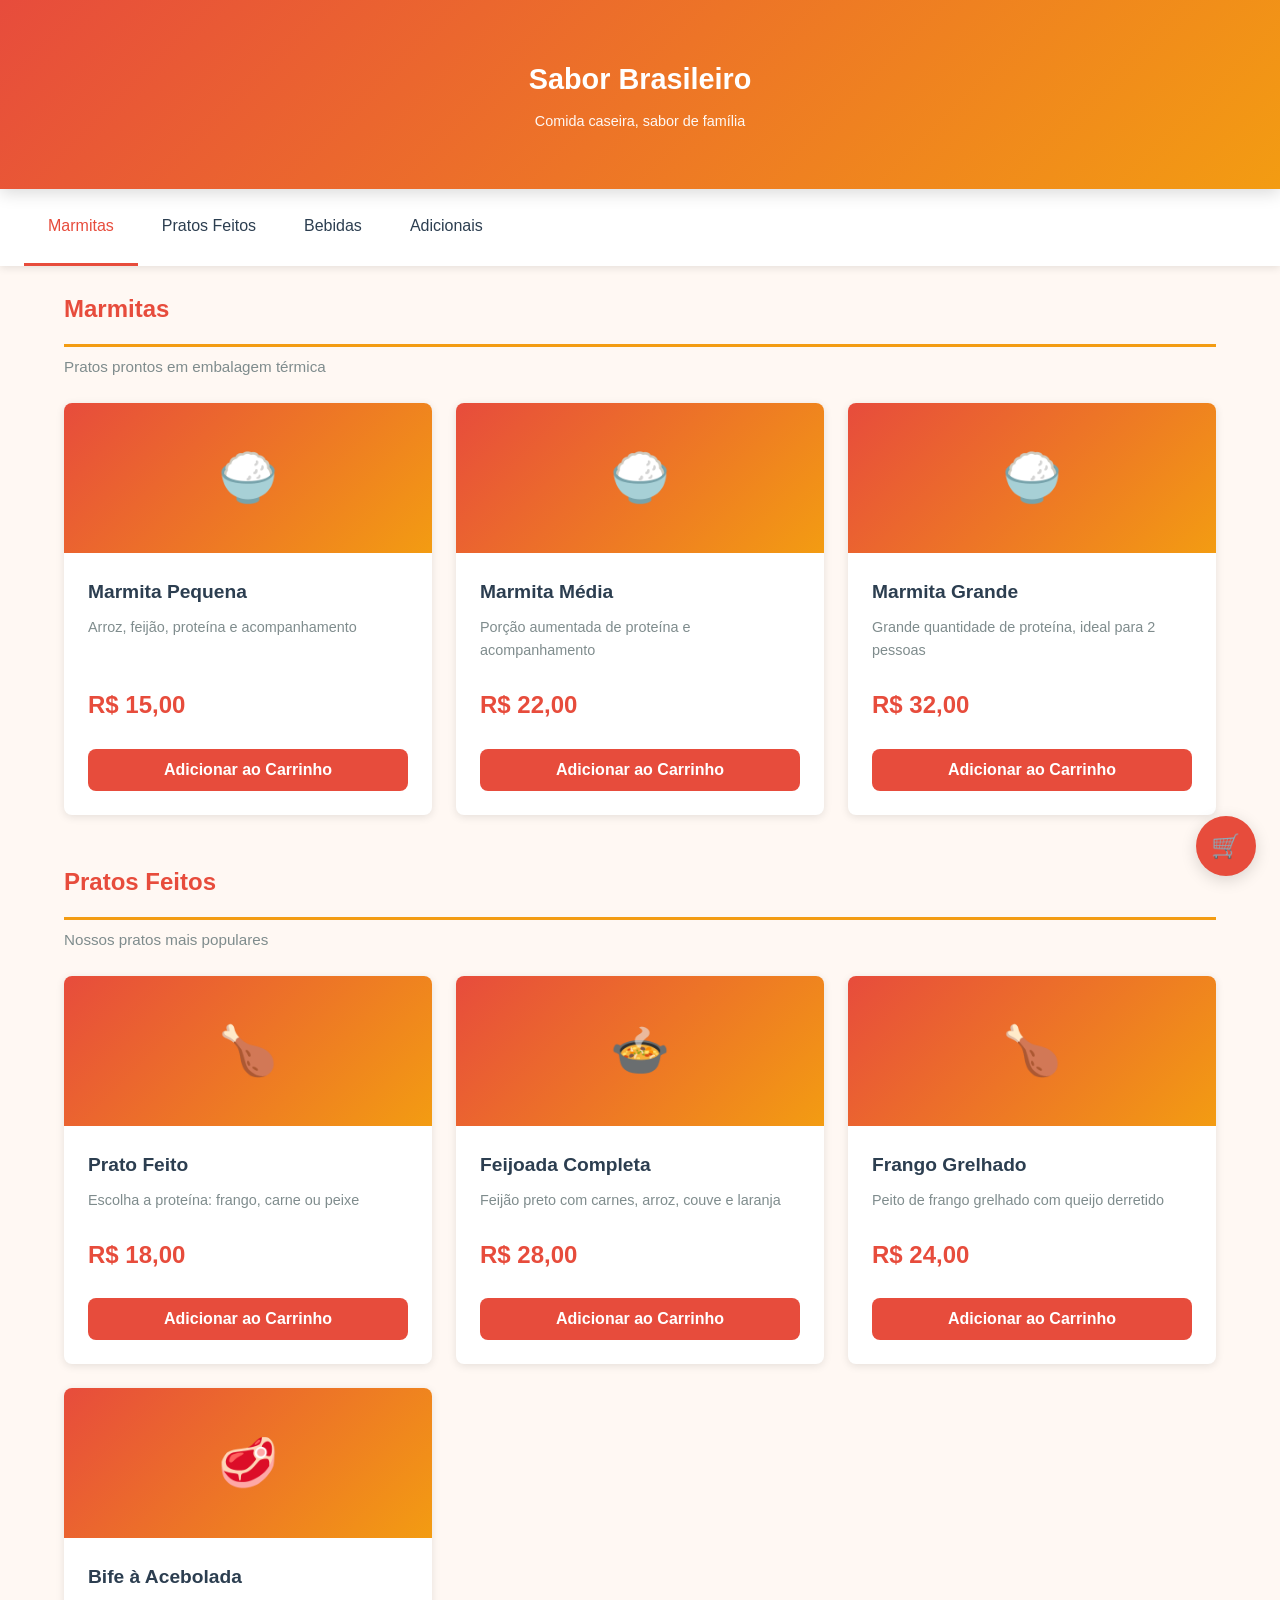
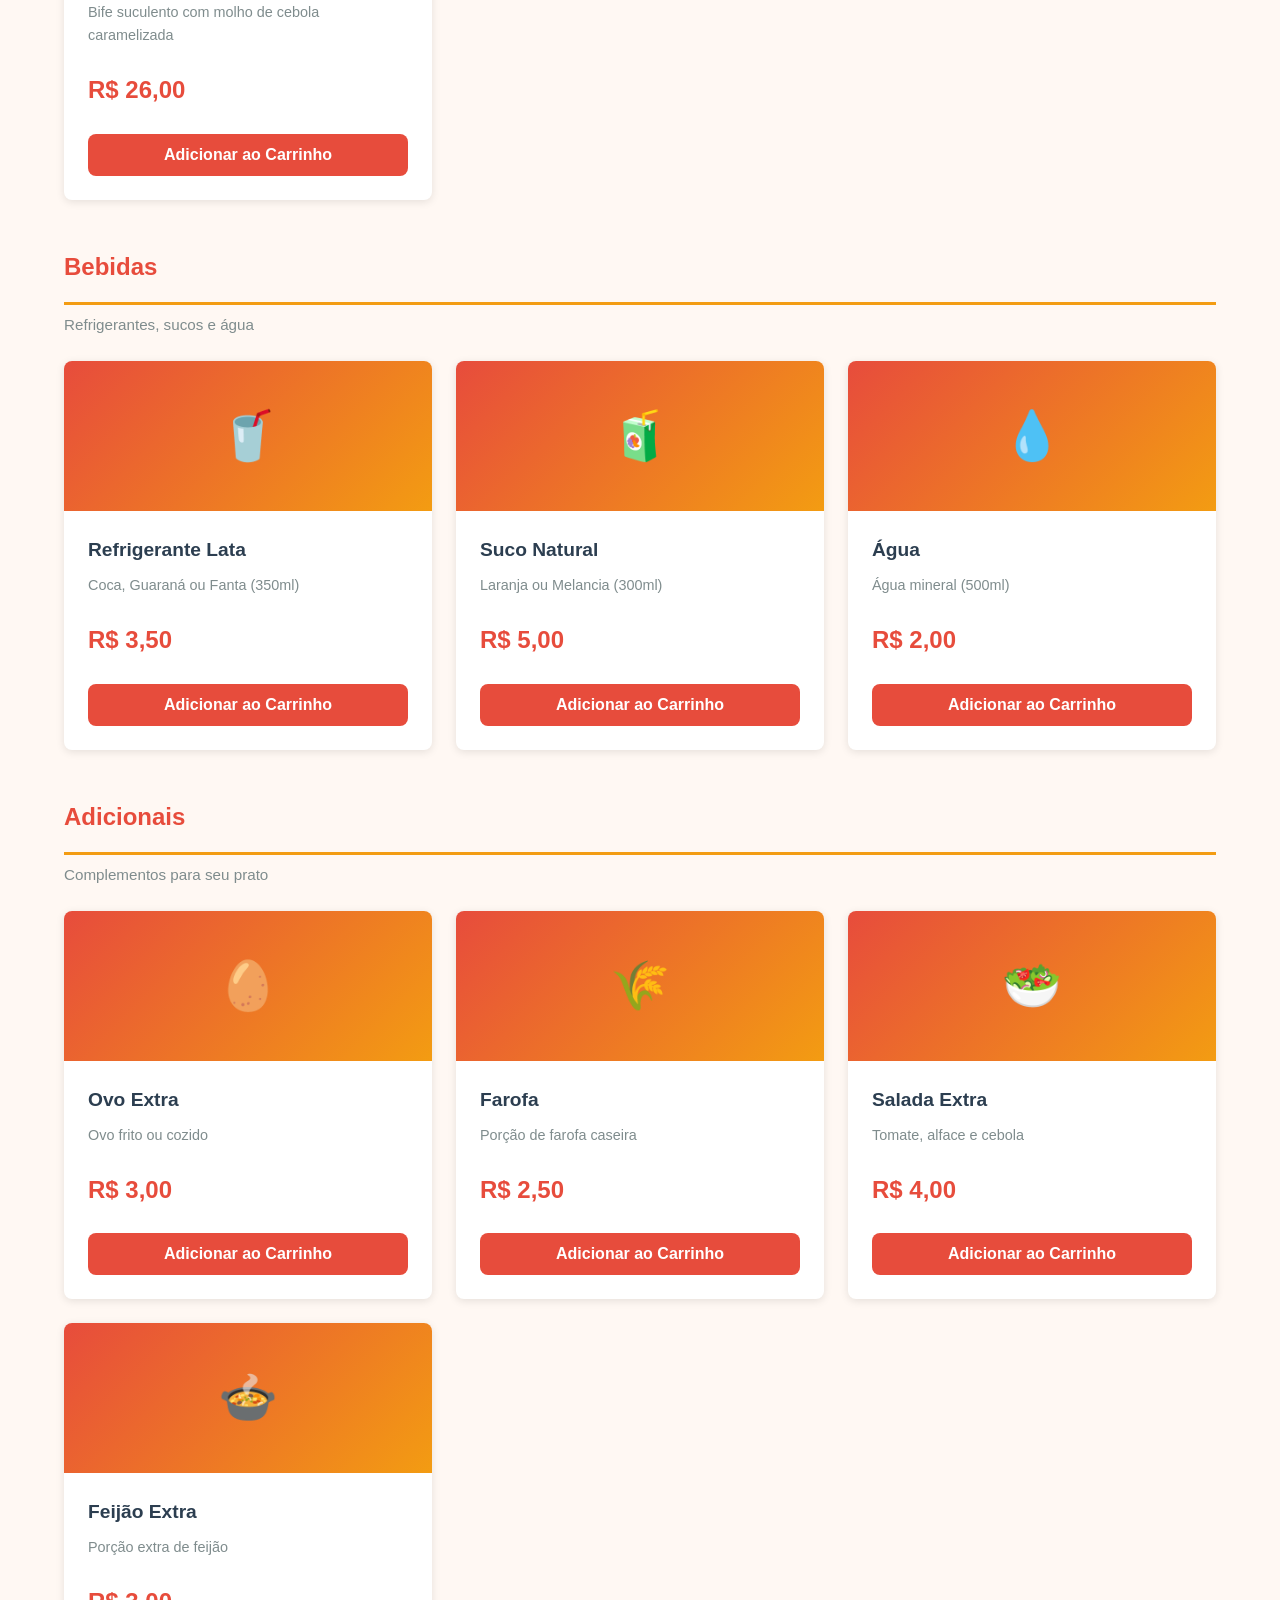
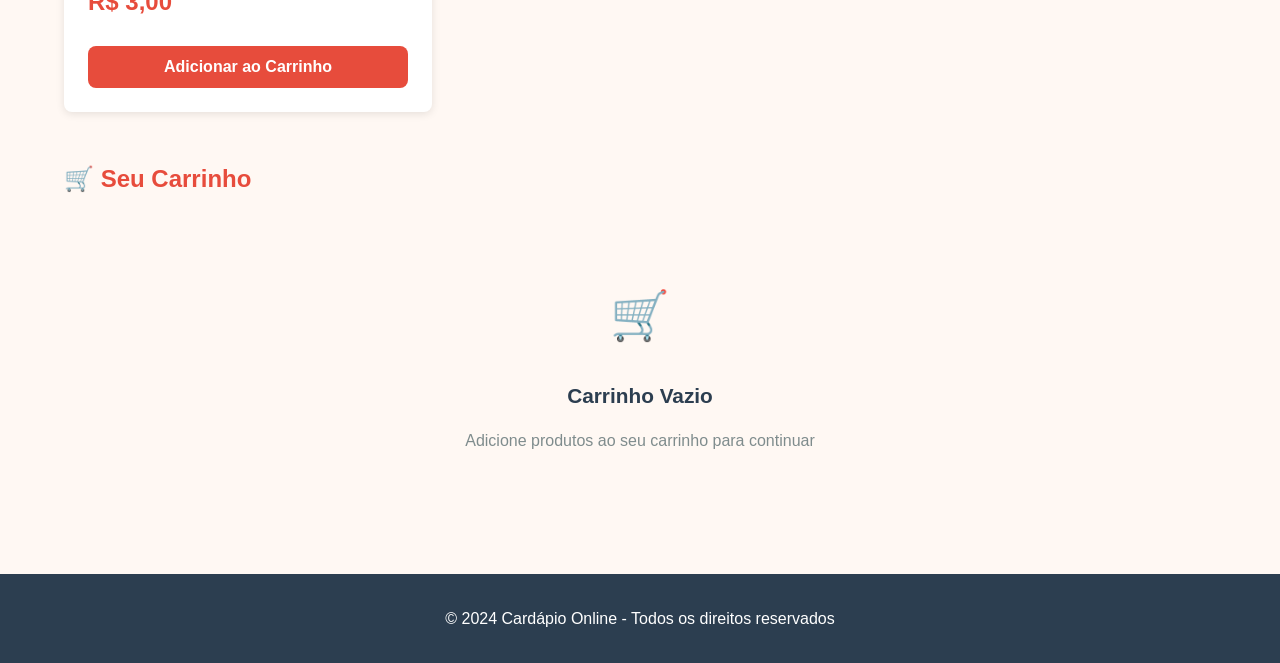
==== cardapio.html @ 6b0ae538 "Cria template inicial de cardapio com pedidos via WhatsApp" ====
<!DOCTYPE html>
<html lang="pt-BR">
<head>
  <meta charset="UTF-8">
  <meta name="viewport" content="width=device-width, initial-scale=1.0">
  <title>Cardápio - Sabor Brasileiro</title>
  <link rel="stylesheet" href="css/style.css">
</head>
<body data-page="cardapio">
  <!-- HEADER -->
  <header>
    <div class="container">
      <h1 id="header-restaurante">🍲 Sabor Brasileiro</h1>
      <p id="header-slogan">Comida caseira, sabor de família</p>
    </div>
  </header>

  <!-- NAVEGAÇÃO DE CATEGORIAS -->
  <nav id="navegacao-categorias">
    <ul id="lista-categorias">
      <!-- Preenchida por JavaScript -->
    </ul>
  </nav>

  <!-- CONTEÚDO PRINCIPAL -->
  <main class="container">
    <!-- PRODUTOS POR CATEGORIA -->
    <div id="conteudo-cardapio">
      <!-- Preenchida por JavaScript -->
    </div>

    <!-- RESUMO DO CARRINHO -->
    <section id="secao-carrinho" style="display: none; margin-top: var(--espacamento-xl);">
      <h2 style="font-size: 1.5rem; color: var(--cor-principal); margin-bottom: var(--espacamento-lg);">
        🛒 Seu Carrinho
      </h2>

      <div id="carrinho-vazio" class="caixa-vazia">
        <div class="caixa-vazia-icone">🛒</div>
        <h3>Carrinho Vazio</h3>
        <p>Adicione produtos ao seu carrinho para continuar</p>
      </div>

      <div id="carrinho-itens" style="display: none;">
        <table class="tabela-itens">
          <thead>
            <tr>
              <th>Produto</th>
              <th style="text-align: center;">Qtd.</th>
              <th style="text-align: right;">Preço Unit.</th>
              <th style="text-align: right;">Subtotal</th>
              <th style="text-align: center;">Ação</th>
            </tr>
          </thead>
          <tbody id="tbody-carrinho">
            <!-- Preenchida por JavaScript -->
          </tbody>
        </table>

        <div class="resumo-pedido">
          <div class="resumo-linha">
            <span>Subtotal:</span>
            <span id="resumo-subtotal">R$ 0,00</span>
          </div>
          <div class="resumo-linha" id="linha-taxa" style="display: none;">
            <span>Taxa de Entrega:</span>
            <span id="resumo-taxa">R$ 0,00</span>
          </div>
          <div class="resumo-total">
            <span>Total: </span>
            <span id="resumo-total">R$ 0,00</span>
          </div>
        </div>

        <a href="pedido.html" class="btn btn-bloco" style="background-color: var(--cor-sucesso); margin-bottom: var(--espacamento-md);">
          Finalizar Pedido ✓
        </a>
        <button type="button" onclick="limparCarrinho()" class="btn-bloco" style="background-color: var(--cor-texto-claro);">
          Limpar Carrinho
        </button>
      </div>
    </section>
  </main>

  <!-- RODAPÉ -->
  <footer>
    <p>&copy; 2024 Cardápio Online - Todos os direitos reservados</p>
  </footer>

  <!-- CARRINHO FLUTUANTE -->
  <div class="carrinho-flutuante">
    <a href="#secao-carrinho" class="btn btn-carrinho" onclick="scrollParaCarrinho()">
      🛒
      <span id="carrinho-contador" style="display: none;">0</span>
    </a>
  </div>

  <!-- SCRIPTS -->
  <script src="config/restaurante.js"></script>
  <script src="data/cardapio.js"></script>
  <script src="js/cart.js"></script>
  <script src="js/whatsapp.js"></script>
  <script src="js/app.js"></script>

  <!-- INICIALIZAÇÃO DO CARDÁPIO -->
  <script>
    /**
     * Renderiza o cardápio
     */
    function renderizarCardapio() {
      const containerCardapio = document.getElementById('conteudo-cardapio');
      const navCategorias = document.getElementById('lista-categorias');
      
      containerCardapio.innerHTML = '';
      navCategorias.innerHTML = '';

      // Renderiza cada categoria
      Cardapio.categorias.forEach((categoria, index) => {
        // Adiciona link de navegação
        const liNav = document.createElement('li');
        const aNav = document.createElement('a');
        aNav.href = `#categoria-${categoria.id}`;
        aNav.textContent = categoria.nome;
        aNav.className = index === 0 ? 'active' : '';
        liNav.appendChild(aNav);
        navCategorias.appendChild(liNav);

        // Adiciona seção da categoria
        const secao = document.createElement('section');
        secao.className = 'secao-categoria';
        secao.id = `categoria-${categoria.id}`;

        const titulo = document.createElement('h2');
        titulo.className = 'categoria-titulo';
        titulo.textContent = categoria.nome;
        secao.appendChild(titulo);

        const descricao = document.createElement('p');
        descricao.className = 'categoria-descricao';
        descricao.textContent = categoria.descricao;
        secao.appendChild(descricao);

        // Grid de produtos
        const grid = document.createElement('div');
        grid.className = 'grid-produtos';

        categoria.produtos.forEach(produto => {
          const card = criarCardProduto(produto, categoria);
          grid.appendChild(card);
        });

        secao.appendChild(grid);
        containerCardapio.appendChild(secao);
      });
    }

    /**
     * Cria um card de produto
     */
    function criarCardProduto(produto, categoria) {
      const card = document.createElement('div');
      card.className = 'card-produto';

      card.innerHTML = `
        <div class="card-imagem">${produto.imagem || '🍽️'}</div>
        <div class="card-conteudo">
          <div class="card-nome">${produto.nome}</div>
          <div class="card-descricao">${produto.descricao}</div>
          <div class="card-preco">${App.formatarMoeda(produto.preco)}</div>
          <button type="button" onclick="adicionarAoCarrinho('${produto.id}', '${categoria.nome}')">
            Adicionar ao Carrinho
          </button>
        </div>
      `;

      return card;
    }

    /**
     * Adiciona produto ao carrinho
     */
    function adicionarAoCarrinho(produtoId, categoriaNome) {
      const produto = Cardapio.obterProduto(produtoId);
      if (produto) {
        carrinho.adicionar(produto);
        atualizarCarrinho();
        App.mostrarMensagem(`${produto.nome} adicionado ao carrinho!`, 'sucesso');
      }
    }

    /**
     * Atualiza a exibição do carrinho
     */
    function atualizarCarrinho() {
      App.atualizarContador();
      const items = carrinho.obterItems();
      const secaoCarrinho = document.getElementById('secao-carrinho');
      const carrinhoVazio = document.getElementById('carrinho-vazio');
      const carrinhoItens = document.getElementById('carrinho-itens');
      const tbodyCarrinho = document.getElementById('tbody-carrinho');

      if (carrinho.estaVazio()) {
        secaoCarrinho.style.display = 'block';
        carrinhoVazio.style.display = 'block';
        carrinhoItens.style.display = 'none';
      } else {
        secaoCarrinho.style.display = 'block';
        carrinhoVazio.style.display = 'none';
        carrinhoItens.style.display = 'block';

        // Limpa tabela
        tbodyCarrinho.innerHTML = '';

        // Renderiza itens
        items.forEach(item => {
          const tr = document.createElement('tr');
          const subtotal = item.preco * item.quantidade;

          tr.innerHTML = `
            <td>${item.nome}</td>
            <td style="text-align: center;">
              <div class="quantidade-controle">
                <button type="button" onclick="diminuirQuantidade('${item.id}')" class="btn-pequeno">−</button>
                <span>${item.quantidade}</span>
                <button type="button" onclick="aumentarQuantidade('${item.id}')" class="btn-pequeno">+</button>
              </div>
            </td>
            <td style="text-align: right;">${App.formatarMoeda(item.preco)}</td>
            <td style="text-align: right;">${App.formatarMoeda(subtotal)}</td>
            <td style="text-align: center;">
              <button type="button" onclick="removerDoCarrinho('${item.id}')" class="btn-pequeno" style="background-color: var(--cor-erro);">
                ✕
              </button>
            </td>
          `;

          tbodyCarrinho.appendChild(tr);
        });
      }

      // Atualiza resumo
      const subtotal = carrinho.obterValorTotal();
      document.getElementById('resumo-subtotal').textContent = App.formatarMoeda(subtotal);
      document.getElementById('resumo-total').textContent = App.formatarMoeda(subtotal);
    }

    /**
     * Remove produto do carrinho
     */
    function removerDoCarrinho(produtoId) {
      carrinho.remover(produtoId);
      atualizarCarrinho();
      App.mostrarMensagem('Produto removido do carrinho', 'info');
    }

    /**
     * Aumenta quantidade
     */
    function aumentarQuantidade(produtoId) {
      carrinho.aumentarQuantidade(produtoId);
      atualizarCarrinho();
    }

    /**
     * Diminui quantidade
     */
    function diminuirQuantidade(produtoId) {
      carrinho.diminuirQuantidade(produtoId);
      atualizarCarrinho();
    }

    /**
     * Limpa o carrinho
     */
    function limparCarrinho() {
      if (confirm('Tem certeza que deseja limpar o carrinho?')) {
        carrinho.limpar();
        atualizarCarrinho();
        App.mostrarMensagem('Carrinho limpo', 'info');
      }
    }

    /**
     * Scroll para o carrinho
     */
    function scrollParaCarrinho() {
      document.getElementById('secao-carrinho').scrollIntoView({ behavior: 'smooth' });
    }

    // Inicializa quando o DOM está pronto
    document.addEventListener('DOMContentLoaded', () => {
      // Atualiza dados do restaurante
      document.getElementById('header-restaurante').textContent = Restaurante.nome;
      document.getElementById('header-slogan').textContent = Restaurante.slogan;

      // Define cores
      const root = document.documentElement;
      root.style.setProperty('--cor-principal', Restaurante.cores.principal);
      root.style.setProperty('--cor-secundaria', Restaurante.cores.secundaria);
      root.style.setProperty('--cor-fundo', Restaurante.cores.fundo);
      root.style.setProperty('--cor-texto', Restaurante.cores.texto);

      // Renderiza cardápio
      renderizarCardapio();

      // Atualiza carrinho
      atualizarCarrinho();
    });
  </script>
</body>
</html>
---- css/style.css ----
/**
 * Estilos da Aplicação
 * Design mobile-first e responsivo
 */

* {
  margin: 0;
  padding: 0;
  box-sizing: border-box;
}

/* Variáveis CSS */
:root {
  --cor-principal: #E74C3C;
  --cor-secundaria: #F39C12;
  --cor-fundo: #FFF8F3;
  --cor-texto: #2C3E50;
  --cor-texto-claro: #7F8C8D;
  --cor-border: #ECF0F1;
  --cor-sucesso: #27AE60;
  --cor-erro: #E74C3C;
  
  --espacamento-xs: 0.5rem;
  --espacamento-sm: 1rem;
  --espacamento-md: 1.5rem;
  --espacamento-lg: 2rem;
  --espacamento-xl: 3rem;
  
  --sombra: 0 2px 8px rgba(0, 0, 0, 0.1);
  --sombra-forte: 0 4px 16px rgba(0, 0, 0, 0.15);
  
  --raio-border: 8px;
}

body {
  font-family: -apple-system, BlinkMacSystemFont, 'Segoe UI', Roboto, 'Helvetica Neue', Arial, sans-serif;
  background-color: var(--cor-fundo);
  color: var(--cor-texto);
  line-height: 1.6;
}

/* HEADER */
header {
  background: linear-gradient(135deg, var(--cor-principal) 0%, var(--cor-secundaria) 100%);
  color: white;
  padding: var(--espacamento-lg) var(--espacamento-md);
  text-align: center;
  box-shadow: var(--sombra-forte);
  position: sticky;
  top: 0;
  z-index: 100;
}

header h1 {
  font-size: 1.8rem;
  margin-bottom: var(--espacamento-xs);
  font-weight: 700;
}

header p {
  font-size: 0.9rem;
  opacity: 0.95;
}

.header-info {
  font-size: 0.85rem;
  margin-top: var(--espacamento-md);
  display: flex;
  justify-content: center;
  gap: var(--espacamento-md);
  flex-wrap: wrap;
}

.header-info span {
  display: flex;
  align-items: center;
  gap: 0.25rem;
}

/* NAVEGAÇÃO */
nav {
  background: white;
  box-shadow: var(--sombra);
  position: sticky;
  top: 100px;
  z-index: 99;
}

nav ul {
  list-style: none;
  display: flex;
  overflow-x: auto;
  padding: 0 var(--espacamento-md);
  scroll-behavior: smooth;
}

nav li {
  flex-shrink: 0;
}

nav a {
  display: block;
  padding: var(--espacamento-md) var(--espacamento-md);
  color: var(--cor-texto);
  text-decoration: none;
  border-bottom: 3px solid transparent;
  transition: all 0.3s ease;
  white-space: nowrap;
}

nav a:hover,
nav a.active {
  color: var(--cor-principal);
  border-bottom-color: var(--cor-principal);
}

/* CONTAINER */
.container {
  max-width: 1200px;
  margin: 0 auto;
  padding: var(--espacamento-md);
}

main {
  min-height: calc(100vh - 200px);
}

/* BOTÕES */
button,
.btn {
  display: inline-block;
  padding: 0.75rem 1.5rem;
  background-color: var(--cor-principal);
  color: white;
  border: none;
  border-radius: var(--raio-border);
  font-size: 1rem;
  font-weight: 600;
  cursor: pointer;
  transition: all 0.3s ease;
  text-decoration: none;
  text-align: center;
}

button:hover,
.btn:hover {
  background-color: #C0392B;
  transform: translateY(-2px);
  box-shadow: var(--sombra-forte);
}

button:active,
.btn:active {
  transform: translateY(0);
}

button.secundario {
  background-color: var(--cor-secundaria);
}

button.secundario:hover {
  background-color: #D68910;
}

button:disabled {
  background-color: var(--cor-texto-claro);
  cursor: not-allowed;
  transform: none;
}

.btn-bloco {
  display: block;
  width: 100%;
  padding: 1rem;
  font-size: 1.1rem;
}

.btn-pequeno {
  padding: 0.5rem 1rem;
  font-size: 0.9rem;
}

/* CARDS DE PRODUTO */
.grid-produtos {
  display: grid;
  grid-template-columns: repeat(auto-fill, minmax(280px, 1fr));
  gap: var(--espacamento-md);
  margin-top: var(--espacamento-md);
}

.card-produto {
  background: white;
  border-radius: var(--raio-border);
  overflow: hidden;
  box-shadow: var(--sombra);
  transition: all 0.3s ease;
  display: flex;
  flex-direction: column;
}

.card-produto:hover {
  transform: translateY(-4px);
  box-shadow: var(--sombra-forte);
}

.card-imagem {
  background: linear-gradient(135deg, var(--cor-principal) 0%, var(--cor-secundaria) 100%);
  padding: var(--espacamento-lg);
  text-align: center;
  font-size: 3rem;
  min-height: 150px;
  display: flex;
  align-items: center;
  justify-content: center;
}

.card-conteudo {
  padding: var(--espacamento-md);
  flex: 1;
  display: flex;
  flex-direction: column;
}

.card-nome {
  font-size: 1.2rem;
  font-weight: 700;
  color: var(--cor-texto);
  margin-bottom: var(--espacamento-xs);
}

.card-descricao {
  font-size: 0.9rem;
  color: var(--cor-texto-claro);
  margin-bottom: var(--espacamento-md);
  flex: 1;
}

.card-preco {
  font-size: 1.5rem;
  font-weight: 700;
  color: var(--cor-principal);
  margin-bottom: var(--espacamento-md);
}

.card-produto button {
  width: 100%;
}

/* CATEGORIAS */
.secao-categoria {
  margin-bottom: var(--espacamento-xl);
}

.categoria-titulo {
  font-size: 1.5rem;
  font-weight: 700;
  color: var(--cor-principal);
  margin-bottom: var(--espacamento-xs);
  padding-bottom: var(--espacamento-sm);
  border-bottom: 3px solid var(--cor-secundaria);
}

.categoria-descricao {
  color: var(--cor-texto-claro);
  margin-bottom: var(--espacamento-md);
  font-size: 0.95rem;
}

/* CARRINHO */
.carrinho-flutuante {
  position: fixed;
  bottom: var(--espacamento-md);
  right: var(--espacamento-md);
  z-index: 200;
}

.btn-carrinho {
  width: 60px;
  height: 60px;
  border-radius: 50%;
  padding: 0;
  display: flex;
  align-items: center;
  justify-content: center;
  font-size: 1.5rem;
  box-shadow: var(--sombra-forte);
  position: relative;
}

#carrinho-contador {
  position: absolute;
  top: -8px;
  right: -8px;
  background-color: var(--cor-erro);
  color: white;
  width: 32px;
  height: 32px;
  border-radius: 50%;
  display: flex;
  align-items: center;
  justify-content: center;
  font-weight: 700;
  font-size: 0.9rem;
}

/* TABELA DE ITENS */
.tabela-itens {
  width: 100%;
  border-collapse: collapse;
  margin-bottom: var(--espacamento-md);
  background: white;
  border-radius: var(--raio-border);
  overflow: hidden;
  box-shadow: var(--sombra);
}

.tabela-itens th {
  background: linear-gradient(135deg, var(--cor-principal) 0%, var(--cor-secundaria) 100%);
  color: white;
  padding: var(--espacamento-md);
  text-align: left;
  font-weight: 600;
}

.tabela-itens td {
  padding: var(--espacamento-md);
  border-bottom: 1px solid var(--cor-border);
}

.tabela-itens tr:last-child td {
  border-bottom: none;
}

.tabela-itens tr:hover {
  background-color: var(--cor-fundo);
}

.quantidade-controle {
  display: flex;
  align-items: center;
  gap: var(--espacamento-xs);
  background: var(--cor-fundo);
  border-radius: var(--raio-border);
  padding: var(--espacamento-xs);
  width: fit-content;
}

.quantidade-controle button {
  width: 32px;
  height: 32px;
  padding: 0;
  border-radius: 4px;
  font-size: 1rem;
}

.quantidade-controle span {
  min-width: 30px;
  text-align: center;
  font-weight: 600;
}

/* FORMULÁRIOS */
form {
  background: white;
  padding: var(--espacamento-lg);
  border-radius: var(--raio-border);
  box-shadow: var(--sombra);
  max-width: 600px;
  margin: 0 auto;
}

.form-grupo {
  margin-bottom: var(--espacamento-md);
}

label {
  display: block;
  margin-bottom: var(--espacamento-xs);
  font-weight: 600;
  color: var(--cor-texto);
}

input,
select,
textarea {
  width: 100%;
  padding: 0.75rem;
  border: 2px solid var(--cor-border);
  border-radius: var(--raio-border);
  font-size: 1rem;
  font-family: inherit;
  transition: border-color 0.3s ease;
}

input:focus,
select:focus,
textarea:focus {
  outline: none;
  border-color: var(--cor-principal);
  box-shadow: 0 0 0 3px rgba(231, 76, 60, 0.1);
}

input:invalid,
select:invalid,
textarea:invalid {
  border-color: var(--cor-erro);
}

textarea {
  resize: vertical;
  min-height: 100px;
}

/* RESUMO DO PEDIDO */
.resumo-pedido {
  background: white;
  padding: var(--espacamento-lg);
  border-radius: var(--raio-border);
  box-shadow: var(--sombra);
  margin-bottom: var(--espacamento-lg);
}

.resumo-linha {
  display: flex;
  justify-content: space-between;
  padding: var(--espacamento-sm) 0;
  border-bottom: 1px solid var(--cor-border);
}

.resumo-linha:last-child {
  border-bottom: none;
}

.resumo-total {
  font-size: 1.3rem;
  font-weight: 700;
  color: var(--cor-principal);
  margin-top: var(--espacamento-md);
  padding-top: var(--espacamento-md);
  border-top: 3px solid var(--cor-principal);
}

/* MENSAGENS */
.mensagem {
  padding: var(--espacamento-md);
  border-radius: var(--raio-border);
  margin-bottom: var(--espacamento-md);
  font-weight: 600;
  animation: slideIn 0.3s ease;
}

@keyframes slideIn {
  from {
    transform: translateY(-100%);
    opacity: 0;
  }
  to {
    transform: translateY(0);
    opacity: 1;
  }
}

.mensagem-sucesso {
  background-color: #D5F4E6;
  color: var(--cor-sucesso);
  border-left: 4px solid var(--cor-sucesso);
}

.mensagem-erro {
  background-color: #FADBD8;
  color: var(--cor-erro);
  border-left: 4px solid var(--cor-erro);
}

.mensagem-info {
  background-color: #D6EAF8;
  color: #2874A6;
  border-left: 4px solid #2874A6;
}

/* FOOTER */
footer {
  background: var(--cor-texto);
  color: white;
  padding: var(--espacamento-lg) var(--espacamento-md);
  text-align: center;
  margin-top: var(--espacamento-xl);
}

footer a {
  color: var(--cor-secundaria);
  text-decoration: none;
}

footer a:hover {
  text-decoration: underline;
}

/* PÁGINA INICIAL */
.hero {
  text-align: center;
  padding: var(--espacamento-xl) var(--espacamento-lg);
  background: linear-gradient(135deg, var(--cor-principal) 0%, var(--cor-secundaria) 100%);
  color: white;
  border-radius: var(--raio-border);
  margin-bottom: var(--espacamento-xl);
}

.hero h2 {
  font-size: 2.5rem;
  margin-bottom: var(--espacamento-md);
  font-weight: 700;
}

.hero p {
  font-size: 1.2rem;
  margin-bottom: var(--espacamento-lg);
  opacity: 0.95;
}

.info-restaurante {
  background: white;
  padding: var(--espacamento-lg);
  border-radius: var(--raio-border);
  box-shadow: var(--sombra);
  margin-bottom: var(--espacamento-lg);
}

.info-item {
  margin-bottom: var(--espacamento-md);
  padding-bottom: var(--espacamento-md);
  border-bottom: 1px solid var(--cor-border);
}

.info-item:last-child {
  border-bottom: none;
  margin-bottom: 0;
  padding-bottom: 0;
}

.info-titulo {
  font-weight: 600;
  color: var(--cor-principal);
  margin-bottom: var(--espacamento-xs);
}

.info-descricao {
  color: var(--cor-texto-claro);
}

/* CAIXA VAZIA */
.caixa-vazia {
  text-align: center;
  padding: var(--espacamento-xl) var(--espacamento-lg);
  color: var(--cor-texto-claro);
}

.caixa-vazia-icone {
  font-size: 3rem;
  margin-bottom: var(--espacamento-md);
}

.caixa-vazia h3 {
  font-size: 1.3rem;
  margin-bottom: var(--espacamento-sm);
  color: var(--cor-texto);
}

/* RESPONSIVE */
@media (max-width: 768px) {
  :root {
    --espacamento-md: 1rem;
    --espacamento-lg: 1.5rem;
  }

  header h1 {
    font-size: 1.5rem;
  }

  .hero h2 {
    font-size: 2rem;
  }

  .grid-produtos {
    grid-template-columns: repeat(auto-fill, minmax(240px, 1fr));
  }

  nav ul {
    padding: 0 var(--espacamento-sm);
  }

  nav a {
    padding: var(--espacamento-sm);
  }

  .tabela-itens {
    font-size: 0.9rem;
  }

  .tabela-itens th,
  .tabela-itens td {
    padding: var(--espacamento-sm);
  }

  .btn-carrinho {
    width: 50px;
    height: 50px;
    font-size: 1.2rem;
  }

  form {
    padding: var(--espacamento-md);
  }
}

@media (max-width: 480px) {
  :root {
    --espacamento-lg: 1rem;
  }

  header h1 {
    font-size: 1.3rem;
  }

  .hero h2 {
    font-size: 1.5rem;
  }

  .hero p {
    font-size: 1rem;
  }

  .grid-produtos {
    grid-template-columns: repeat(auto-fill, minmax(150px, 1fr));
    gap: var(--espacamento-sm);
  }

  .card-imagem {
    font-size: 2.5rem;
    padding: var(--espacamento-md);
    min-height: 120px;
  }

  .card-conteudo {
    padding: var(--espacamento-sm);
  }

  .header-info {
    gap: var(--espacamento-sm);
  }

  .btn-carrinho {
    width: 45px;
    height: 45px;
    bottom: var(--espacamento-sm);
    right: var(--espacamento-sm);
  }

  #carrinho-contador {
    width: 28px;
    height: 28px;
    font-size: 0.8rem;
  }

  .quantidade-controle {
    gap: 0;
  }

  .quantidade-controle button {
    width: 28px;
    height: 28px;
    padding: 0;
    font-size: 0.9rem;
  }

  .resumo-linha {
    flex-direction: column;
    gap: var(--espacamento-xs);
  }

  table {
    font-size: 0.85rem;
  }
}
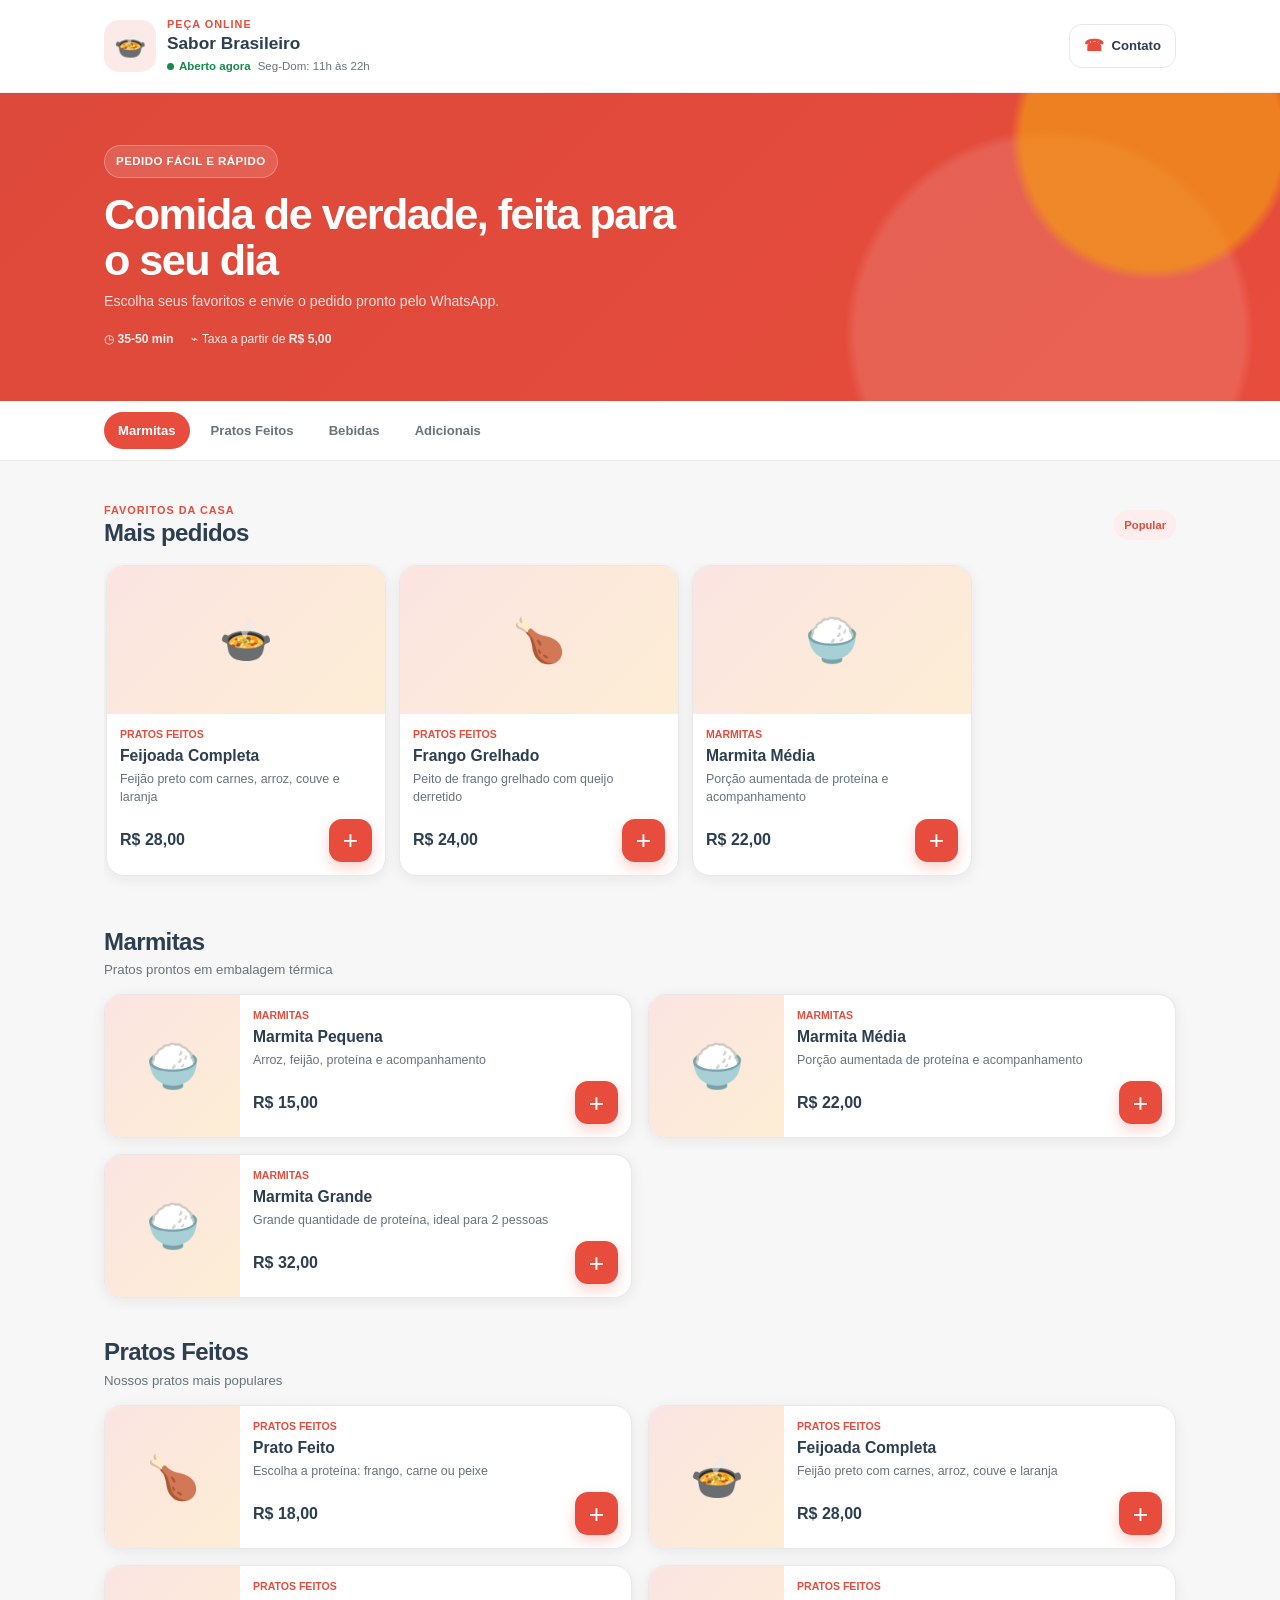
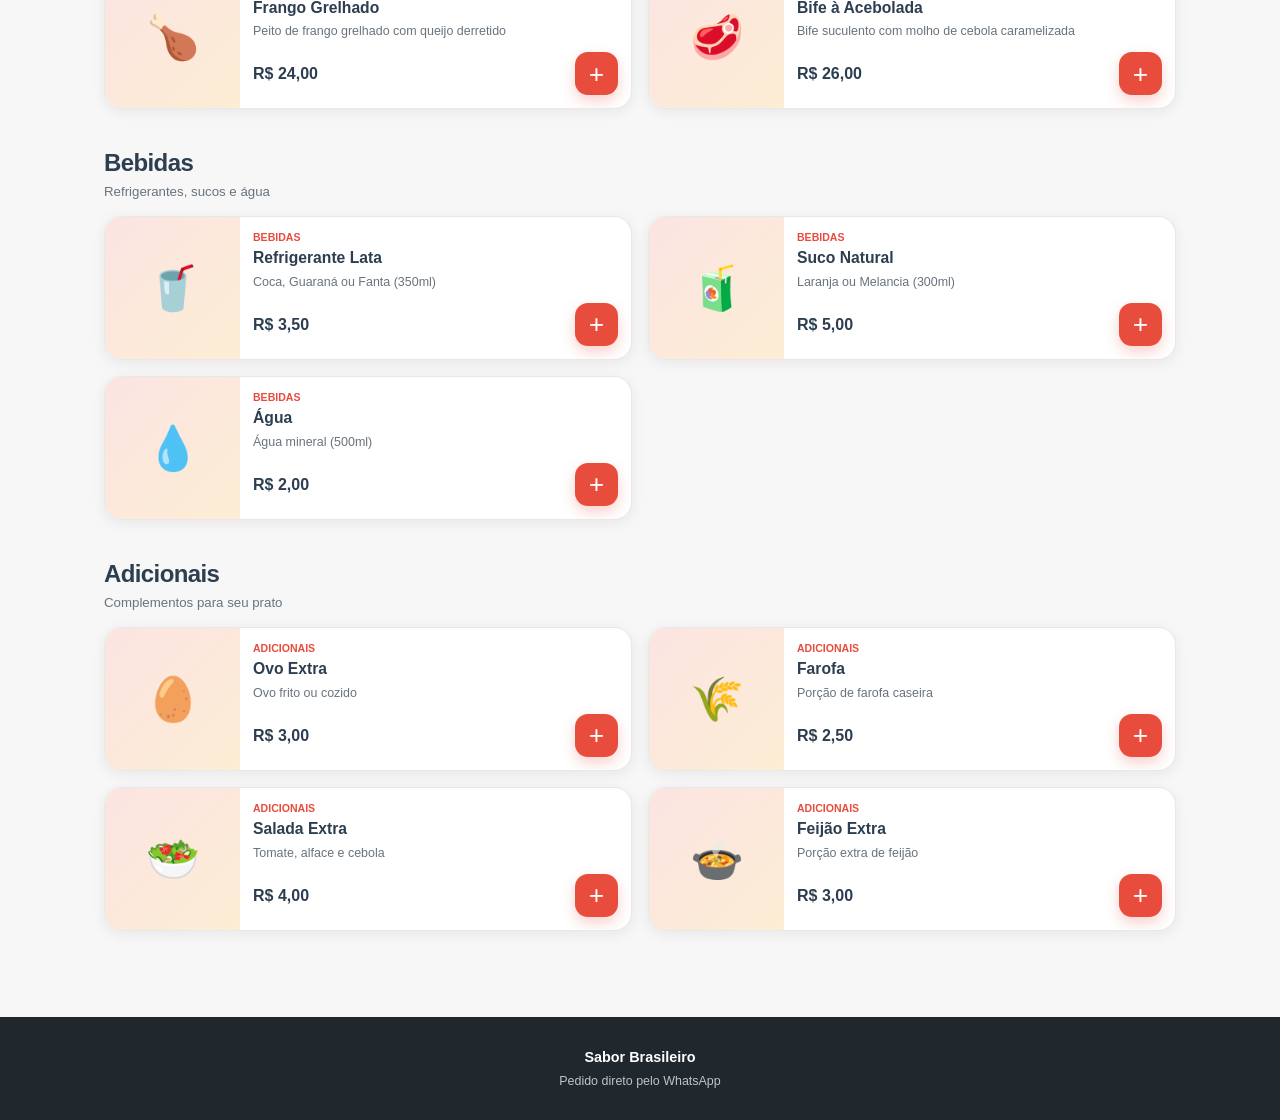
==== commit 440a4a9a: "Melhora experiencia mobile do cardapio" ====
--- a/cardapio.html
+++ b/cardapio.html
@@ -3,307 +3,274 @@
 <head>
   <meta charset="UTF-8">
   <meta name="viewport" content="width=device-width, initial-scale=1.0">
-  <title>Cardápio - Sabor Brasileiro</title>
+  <meta name="theme-color" content="#E74C3C">
+  <title>Cardápio</title>
+  <link rel="icon" href="data:,">
   <link rel="stylesheet" href="css/style.css">
 </head>
 <body data-page="cardapio">
-  <!-- HEADER -->
-  <header>
-    <div class="container">
-      <h1 id="header-restaurante">🍲 Sabor Brasileiro</h1>
-      <p id="header-slogan">Comida caseira, sabor de família</p>
+  <header class="app-header menu-header">
+    <div class="container header-top">
+      <a href="index.html" class="restaurante-logo" aria-label="Voltar para o início">
+        <div class="logo-badge" id="header-logo" aria-hidden="true">🍲</div>
+        <div class="restaurante-info">
+          <span class="small-label">Peça online</span>
+          <h1 id="header-restaurante">Restaurante</h1>
+          <div class="status-line">
+            <span class="status-chip" id="status-aberto">Aberto agora</span>
+            <span id="header-horario">Consulte o horário</span>
+          </div>
+        </div>
+      </a>
+      <a data-whatsapp href="#" target="_blank" rel="noopener" class="contact-button" aria-label="Falar no WhatsApp">
+        <span class="contact-icon">☎</span><span>Contato</span>
+      </a>
     </div>
   </header>
 
-  <!-- NAVEGAÇÃO DE CATEGORIAS -->
-  <nav id="navegacao-categorias">
-    <ul id="lista-categorias">
-      <!-- Preenchida por JavaScript -->
-    </ul>
+  <section class="menu-hero" id="menu-hero">
+    <div class="container menu-hero-content">
+      <span class="hero-eyebrow">Pedido fácil e rápido</span>
+      <h2 id="menu-banner-titulo">Escolha o que combina com sua fome</h2>
+      <p id="menu-banner-texto">Adicione os itens ao carrinho e finalize pelo WhatsApp.</p>
+      <div class="delivery-meta">
+        <span>◷ <strong id="tempo-entrega">35-50 min</strong></span>
+        <span>⌁ Taxa a partir de <strong id="taxa-entrega">R$ 0,00</strong></span>
+      </div>
+    </div>
+  </section>
+
+  <nav class="category-nav" id="navegacao-categorias" aria-label="Categorias do cardápio">
+    <div class="container">
+      <ul id="lista-categorias"></ul>
+    </div>
   </nav>
 
-  <!-- CONTEÚDO PRINCIPAL -->
-  <main class="container">
-    <!-- PRODUTOS POR CATEGORIA -->
-    <div id="conteudo-cardapio">
-      <!-- Preenchida por JavaScript -->
-    </div>
-
-    <!-- RESUMO DO CARRINHO -->
-    <section id="secao-carrinho" style="display: none; margin-top: var(--espacamento-xl);">
-      <h2 style="font-size: 1.5rem; color: var(--cor-principal); margin-bottom: var(--espacamento-lg);">
-        🛒 Seu Carrinho
-      </h2>
-
-      <div id="carrinho-vazio" class="caixa-vazia">
-        <div class="caixa-vazia-icone">🛒</div>
-        <h3>Carrinho Vazio</h3>
-        <p>Adicione produtos ao seu carrinho para continuar</p>
-      </div>
-
-      <div id="carrinho-itens" style="display: none;">
-        <table class="tabela-itens">
-          <thead>
-            <tr>
-              <th>Produto</th>
-              <th style="text-align: center;">Qtd.</th>
-              <th style="text-align: right;">Preço Unit.</th>
-              <th style="text-align: right;">Subtotal</th>
-              <th style="text-align: center;">Ação</th>
-            </tr>
-          </thead>
-          <tbody id="tbody-carrinho">
-            <!-- Preenchida por JavaScript -->
-          </tbody>
-        </table>
-
-        <div class="resumo-pedido">
-          <div class="resumo-linha">
-            <span>Subtotal:</span>
-            <span id="resumo-subtotal">R$ 0,00</span>
-          </div>
-          <div class="resumo-linha" id="linha-taxa" style="display: none;">
-            <span>Taxa de Entrega:</span>
-            <span id="resumo-taxa">R$ 0,00</span>
-          </div>
-          <div class="resumo-total">
-            <span>Total: </span>
-            <span id="resumo-total">R$ 0,00</span>
-          </div>
-        </div>
-
-        <a href="pedido.html" class="btn btn-bloco" style="background-color: var(--cor-sucesso); margin-bottom: var(--espacamento-md);">
-          Finalizar Pedido ✓
-        </a>
-        <button type="button" onclick="limparCarrinho()" class="btn-bloco" style="background-color: var(--cor-texto-claro);">
-          Limpar Carrinho
-        </button>
+  <main class="container menu-content">
+    <section class="featured-section" id="secao-destaque">
+      <div class="section-heading">
+        <div>
+          <span class="section-kicker">Favoritos da casa</span>
+          <h2>Mais pedidos</h2>
+        </div>
+        <span class="featured-badge">Popular</span>
+      </div>
+      <div id="destaque-produtos" class="featured-scroller"></div>
+    </section>
+
+    <div id="conteudo-cardapio"></div>
+
+    <section id="secao-carrinho" class="cart-section" hidden>
+      <div class="section-heading">
+        <div>
+          <span class="section-kicker">Confira antes de finalizar</span>
+          <h2>Seu pedido</h2>
+        </div>
+        <button type="button" onclick="limparCarrinho()" class="text-button">Limpar</button>
+      </div>
+      <div id="carrinho-itens">
+        <div id="lista-carrinho" class="cart-list"></div>
+        <div class="order-totals">
+          <div><span>Subtotal</span><strong id="resumo-subtotal">R$ 0,00</strong></div>
+          <div class="order-total"><span>Total</span><strong id="resumo-total">R$ 0,00</strong></div>
+        </div>
+        <a href="pedido.html" class="btn btn-primary btn-block">Continuar para o checkout <span>→</span></a>
       </div>
     </section>
   </main>
 
-  <!-- RODAPÉ -->
   <footer>
-    <p>&copy; 2024 Cardápio Online - Todos os direitos reservados</p>
+    <strong id="footer-restaurante">Restaurante</strong>
+    <span>Pedido direto pelo WhatsApp</span>
   </footer>
 
-  <!-- CARRINHO FLUTUANTE -->
-  <div class="carrinho-flutuante">
-    <a href="#secao-carrinho" class="btn btn-carrinho" onclick="scrollParaCarrinho()">
-      🛒
-      <span id="carrinho-contador" style="display: none;">0</span>
-    </a>
+  <div class="cart-bar" id="barra-pedido-fixo" hidden>
+    <button type="button" onclick="scrollParaCarrinho()" class="cart-bar-inner">
+      <span class="cart-count" id="barra-itens">0 itens</span>
+      <span class="cart-cta">Ver pedido</span>
+      <strong id="barra-total">R$ 0,00</strong>
+    </button>
   </div>
 
-  <!-- SCRIPTS -->
   <script src="config/restaurante.js"></script>
   <script src="data/cardapio.js"></script>
   <script src="js/cart.js"></script>
   <script src="js/whatsapp.js"></script>
   <script src="js/app.js"></script>
-
-  <!-- INICIALIZAÇÃO DO CARDÁPIO -->
   <script>
-    /**
-     * Renderiza o cardápio
-     */
+    function criarCardProduto(produto, categoria, destaque = false) {
+      const card = document.createElement('article');
+      card.className = destaque ? 'product-card featured-card' : 'product-card';
+
+      const media = document.createElement('div');
+      media.className = 'product-media';
+      App.renderizarMidia(media, produto.imagem, produto.nome);
+
+      const content = document.createElement('div');
+      content.className = 'product-content';
+      content.innerHTML = `
+        <small>${categoria.nome}</small>
+        <h3>${produto.nome}</h3>
+        <p>${produto.descricao}</p>
+        <div class="product-footer">
+          <strong>${App.formatarMoeda(produto.preco)}</strong>
+          <button type="button" class="add-button" aria-label="Adicionar ${produto.nome}" onclick="adicionarAoCarrinho('${produto.id}')">+</button>
+        </div>
+      `;
+
+      card.append(media, content);
+      return card;
+    }
+
     function renderizarCardapio() {
-      const containerCardapio = document.getElementById('conteudo-cardapio');
-      const navCategorias = document.getElementById('lista-categorias');
-      
-      containerCardapio.innerHTML = '';
-      navCategorias.innerHTML = '';
-
-      // Renderiza cada categoria
+      const container = document.getElementById('conteudo-cardapio');
+      const navegacao = document.getElementById('lista-categorias');
+      container.replaceChildren();
+      navegacao.replaceChildren();
+
       Cardapio.categorias.forEach((categoria, index) => {
-        // Adiciona link de navegação
-        const liNav = document.createElement('li');
-        const aNav = document.createElement('a');
-        aNav.href = `#categoria-${categoria.id}`;
-        aNav.textContent = categoria.nome;
-        aNav.className = index === 0 ? 'active' : '';
-        liNav.appendChild(aNav);
-        navCategorias.appendChild(liNav);
-
-        // Adiciona seção da categoria
+        const itemNav = document.createElement('li');
+        const linkNav = document.createElement('a');
+        linkNav.href = `#categoria-${categoria.id}`;
+        linkNav.textContent = categoria.nome;
+        if (index === 0) linkNav.classList.add('active');
+        linkNav.addEventListener('click', event => {
+          event.preventDefault();
+          document.querySelectorAll('#lista-categorias a').forEach(link => link.classList.remove('active'));
+          linkNav.classList.add('active');
+          document.getElementById(`categoria-${categoria.id}`).scrollIntoView({ behavior: 'smooth' });
+        });
+        itemNav.appendChild(linkNav);
+        navegacao.appendChild(itemNav);
+
         const secao = document.createElement('section');
-        secao.className = 'secao-categoria';
+        secao.className = 'menu-category';
         secao.id = `categoria-${categoria.id}`;
-
-        const titulo = document.createElement('h2');
-        titulo.className = 'categoria-titulo';
-        titulo.textContent = categoria.nome;
-        secao.appendChild(titulo);
-
-        const descricao = document.createElement('p');
-        descricao.className = 'categoria-descricao';
-        descricao.textContent = categoria.descricao;
-        secao.appendChild(descricao);
-
-        // Grid de produtos
-        const grid = document.createElement('div');
-        grid.className = 'grid-produtos';
-
-        categoria.produtos.forEach(produto => {
-          const card = criarCardProduto(produto, categoria);
-          grid.appendChild(card);
-        });
-
-        secao.appendChild(grid);
-        containerCardapio.appendChild(secao);
+        secao.innerHTML = `
+          <div class="category-heading">
+            <h2>${categoria.nome}</h2>
+            <p>${categoria.descricao}</p>
+          </div>
+        `;
+
+        const lista = document.createElement('div');
+        lista.className = 'product-list';
+        categoria.produtos.forEach(produto => lista.appendChild(criarCardProduto(produto, categoria)));
+        secao.appendChild(lista);
+        container.appendChild(secao);
       });
     }
 
-    /**
-     * Cria um card de produto
-     */
-    function criarCardProduto(produto, categoria) {
-      const card = document.createElement('div');
-      card.className = 'card-produto';
-
-      card.innerHTML = `
-        <div class="card-imagem">${produto.imagem || '🍽️'}</div>
-        <div class="card-conteudo">
-          <div class="card-nome">${produto.nome}</div>
-          <div class="card-descricao">${produto.descricao}</div>
-          <div class="card-preco">${App.formatarMoeda(produto.preco)}</div>
-          <button type="button" onclick="adicionarAoCarrinho('${produto.id}', '${categoria.nome}')">
-            Adicionar ao Carrinho
-          </button>
-        </div>
-      `;
-
-      return card;
-    }
-
-    /**
-     * Adiciona produto ao carrinho
-     */
-    function adicionarAoCarrinho(produtoId, categoriaNome) {
+    function renderizarDestaques() {
+      const container = document.getElementById('destaque-produtos');
+      const ids = Restaurante.produtosDestaque || [];
+      let produtos = ids.map(id => Cardapio.obterProduto(id)).filter(Boolean);
+
+      if (!produtos.length) {
+        produtos = Cardapio.categorias.flatMap(categoria =>
+          categoria.produtos.map(produto => ({ ...produto, categoria: categoria.nome }))
+        ).slice(0, 3);
+      }
+
+      container.replaceChildren();
+      produtos.forEach(produto => {
+        container.appendChild(criarCardProduto(produto, { nome: produto.categoria }, true));
+      });
+      document.getElementById('secao-destaque').hidden = produtos.length === 0;
+    }
+
+    function adicionarAoCarrinho(produtoId) {
       const produto = Cardapio.obterProduto(produtoId);
-      if (produto) {
-        carrinho.adicionar(produto);
-        atualizarCarrinho();
-        App.mostrarMensagem(`${produto.nome} adicionado ao carrinho!`, 'sucesso');
-      }
-    }
-
-    /**
-     * Atualiza a exibição do carrinho
-     */
+      if (!produto) return;
+      carrinho.adicionar(produto);
+      atualizarCarrinho();
+      App.mostrarMensagem(`${produto.nome} adicionado`, 'sucesso');
+    }
+
     function atualizarCarrinho() {
       App.atualizarContador();
-      const items = carrinho.obterItems();
-      const secaoCarrinho = document.getElementById('secao-carrinho');
-      const carrinhoVazio = document.getElementById('carrinho-vazio');
-      const carrinhoItens = document.getElementById('carrinho-itens');
-      const tbodyCarrinho = document.getElementById('tbody-carrinho');
-
-      if (carrinho.estaVazio()) {
-        secaoCarrinho.style.display = 'block';
-        carrinhoVazio.style.display = 'block';
-        carrinhoItens.style.display = 'none';
-      } else {
-        secaoCarrinho.style.display = 'block';
-        carrinhoVazio.style.display = 'none';
-        carrinhoItens.style.display = 'block';
-
-        // Limpa tabela
-        tbodyCarrinho.innerHTML = '';
-
-        // Renderiza itens
-        items.forEach(item => {
-          const tr = document.createElement('tr');
-          const subtotal = item.preco * item.quantidade;
-
-          tr.innerHTML = `
-            <td>${item.nome}</td>
-            <td style="text-align: center;">
-              <div class="quantidade-controle">
-                <button type="button" onclick="diminuirQuantidade('${item.id}')" class="btn-pequeno">−</button>
-                <span>${item.quantidade}</span>
-                <button type="button" onclick="aumentarQuantidade('${item.id}')" class="btn-pequeno">+</button>
-              </div>
-            </td>
-            <td style="text-align: right;">${App.formatarMoeda(item.preco)}</td>
-            <td style="text-align: right;">${App.formatarMoeda(subtotal)}</td>
-            <td style="text-align: center;">
-              <button type="button" onclick="removerDoCarrinho('${item.id}')" class="btn-pequeno" style="background-color: var(--cor-erro);">
-                ✕
-              </button>
-            </td>
-          `;
-
-          tbodyCarrinho.appendChild(tr);
-        });
-      }
-
-      // Atualiza resumo
-      const subtotal = carrinho.obterValorTotal();
-      document.getElementById('resumo-subtotal').textContent = App.formatarMoeda(subtotal);
-      document.getElementById('resumo-total').textContent = App.formatarMoeda(subtotal);
-    }
-
-    /**
-     * Remove produto do carrinho
-     */
-    function removerDoCarrinho(produtoId) {
-      carrinho.remover(produtoId);
-      atualizarCarrinho();
-      App.mostrarMensagem('Produto removido do carrinho', 'info');
-    }
-
-    /**
-     * Aumenta quantidade
-     */
-    function aumentarQuantidade(produtoId) {
-      carrinho.aumentarQuantidade(produtoId);
-      atualizarCarrinho();
-    }
-
-    /**
-     * Diminui quantidade
-     */
-    function diminuirQuantidade(produtoId) {
-      carrinho.diminuirQuantidade(produtoId);
-      atualizarCarrinho();
-    }
-
-    /**
-     * Limpa o carrinho
-     */
+      const secao = document.getElementById('secao-carrinho');
+      const lista = document.getElementById('lista-carrinho');
+      const itens = carrinho.obterItems();
+      const vazio = carrinho.estaVazio();
+
+      secao.hidden = vazio;
+      lista.replaceChildren();
+
+      itens.forEach(item => {
+        const linha = document.createElement('article');
+        linha.className = 'cart-item';
+        const media = document.createElement('div');
+        media.className = 'cart-item-media';
+        App.renderizarMidia(media, item.imagem, item.nome);
+
+        const info = document.createElement('div');
+        info.className = 'cart-item-info';
+        info.innerHTML = `<h3>${item.nome}</h3><strong>${App.formatarMoeda(item.preco * item.quantidade)}</strong>`;
+
+        const controle = document.createElement('div');
+        controle.className = 'quantity-control';
+        controle.innerHTML = `
+          <button type="button" onclick="diminuirQuantidade('${item.id}')" aria-label="Diminuir quantidade">−</button>
+          <span>${item.quantidade}</span>
+          <button type="button" onclick="aumentarQuantidade('${item.id}')" aria-label="Aumentar quantidade">+</button>
+        `;
+        linha.append(media, info, controle);
+        lista.appendChild(linha);
+      });
+
+      const total = carrinho.obterValorTotal();
+      document.getElementById('resumo-subtotal').textContent = App.formatarMoeda(total);
+      document.getElementById('resumo-total').textContent = App.formatarMoeda(total);
+      atualizarBarraPedido();
+    }
+
+    function atualizarBarraPedido() {
+      const barra = document.getElementById('barra-pedido-fixo');
+      const quantidade = carrinho.obterQuantidadeTotal();
+      barra.hidden = quantidade === 0;
+      document.body.classList.toggle('has-cart-bar', quantidade > 0);
+      document.getElementById('barra-itens').textContent = `${quantidade} ${quantidade === 1 ? 'item' : 'itens'}`;
+      document.getElementById('barra-total').textContent = App.formatarMoeda(carrinho.obterValorTotal());
+    }
+
+    function aumentarQuantidade(id) {
+      carrinho.aumentarQuantidade(id);
+      atualizarCarrinho();
+    }
+
+    function diminuirQuantidade(id) {
+      carrinho.diminuirQuantidade(id);
+      atualizarCarrinho();
+    }
+
     function limparCarrinho() {
-      if (confirm('Tem certeza que deseja limpar o carrinho?')) {
+      if (!carrinho.estaVazio() && confirm('Deseja remover todos os itens do pedido?')) {
         carrinho.limpar();
         atualizarCarrinho();
-        App.mostrarMensagem('Carrinho limpo', 'info');
       }
     }
 
-    /**
-     * Scroll para o carrinho
-     */
     function scrollParaCarrinho() {
       document.getElementById('secao-carrinho').scrollIntoView({ behavior: 'smooth' });
     }
 
-    // Inicializa quando o DOM está pronto
     document.addEventListener('DOMContentLoaded', () => {
-      // Atualiza dados do restaurante
-      document.getElementById('header-restaurante').textContent = Restaurante.nome;
-      document.getElementById('header-slogan').textContent = Restaurante.slogan;
-
-      // Define cores
-      const root = document.documentElement;
-      root.style.setProperty('--cor-principal', Restaurante.cores.principal);
-      root.style.setProperty('--cor-secundaria', Restaurante.cores.secundaria);
-      root.style.setProperty('--cor-fundo', Restaurante.cores.fundo);
-      root.style.setProperty('--cor-texto', Restaurante.cores.texto);
-
-      // Renderiza cardápio
+      document.title = `Cardápio - ${Restaurante.nome}`;
+      document.getElementById('menu-banner-titulo').textContent = Restaurante.bannerTitulo || Restaurante.slogan;
+      document.getElementById('menu-banner-texto').textContent = Restaurante.bannerTexto || Restaurante.slogan;
+      document.getElementById('tempo-entrega').textContent = Restaurante.tempoEntrega || 'Consulte';
+      document.getElementById('taxa-entrega').textContent = App.formatarMoeda(Restaurante.taxaEntregaPadrao || 0);
+      document.getElementById('footer-restaurante').textContent = Restaurante.nome;
+
+      const hero = document.getElementById('menu-hero');
+      if (Restaurante.bannerImagem) {
+        hero.style.setProperty('--banner-image', `url("${Restaurante.bannerImagem}")`);
+        hero.classList.add('has-image');
+      }
+
+      renderizarDestaques();
       renderizarCardapio();
-
-      // Atualiza carrinho
       atualizarCarrinho();
     });
   </script>
--- a/css/style.css
+++ b/css/style.css
@@ -1,684 +1,1322 @@
-/**
- * Estilos da Aplicação
- * Design mobile-first e responsivo
- */
+:root {
+  --cor-principal: #e74c3c;
+  --cor-secundaria: #f39c12;
+  --cor-fundo: #fff8f3;
+  --cor-texto: #24313d;
+  --cor-muted: #68737d;
+  --cor-borda: #e8e8e8;
+  --cor-superficie: #ffffff;
+  --cor-sucesso: #168a4b;
+  --sombra-sm: 0 3px 14px rgba(31, 35, 39, 0.07);
+  --sombra-md: 0 12px 35px rgba(31, 35, 39, 0.12);
+  --raio-sm: 12px;
+  --raio-md: 18px;
+  --raio-lg: 26px;
+  --container: 1120px;
+}
 
 * {
+  box-sizing: border-box;
   margin: 0;
   padding: 0;
-  box-sizing: border-box;
-}
-
-/* Variáveis CSS */
-:root {
-  --cor-principal: #E74C3C;
-  --cor-secundaria: #F39C12;
-  --cor-fundo: #FFF8F3;
-  --cor-texto: #2C3E50;
-  --cor-texto-claro: #7F8C8D;
-  --cor-border: #ECF0F1;
-  --cor-sucesso: #27AE60;
-  --cor-erro: #E74C3C;
-  
-  --espacamento-xs: 0.5rem;
-  --espacamento-sm: 1rem;
-  --espacamento-md: 1.5rem;
-  --espacamento-lg: 2rem;
-  --espacamento-xl: 3rem;
-  
-  --sombra: 0 2px 8px rgba(0, 0, 0, 0.1);
-  --sombra-forte: 0 4px 16px rgba(0, 0, 0, 0.15);
-  
-  --raio-border: 8px;
+}
+
+html {
+  scroll-behavior: smooth;
+  scroll-padding-top: 76px;
 }
 
 body {
-  font-family: -apple-system, BlinkMacSystemFont, 'Segoe UI', Roboto, 'Helvetica Neue', Arial, sans-serif;
-  background-color: var(--cor-fundo);
+  min-width: 320px;
+  min-height: 100vh;
+  background: #f7f7f7;
   color: var(--cor-texto);
-  line-height: 1.6;
-}
-
-/* HEADER */
-header {
-  background: linear-gradient(135deg, var(--cor-principal) 0%, var(--cor-secundaria) 100%);
-  color: white;
-  padding: var(--espacamento-lg) var(--espacamento-md);
+  font-family: Inter, -apple-system, BlinkMacSystemFont, "Segoe UI", sans-serif;
+  line-height: 1.45;
+  -webkit-font-smoothing: antialiased;
+}
+
+body.has-cart-bar {
+  padding-bottom: 92px;
+}
+
+button,
+input,
+textarea {
+  font: inherit;
+}
+
+button,
+a {
+  -webkit-tap-highlight-color: transparent;
+}
+
+button {
+  border: 0;
+}
+
+a {
+  color: inherit;
+  text-decoration: none;
+}
+
+img {
+  display: block;
+  width: 100%;
+  height: 100%;
+  object-fit: cover;
+}
+
+[hidden] {
+  display: none !important;
+}
+
+.container {
+  width: min(100%, var(--container));
+  margin-inline: auto;
+  padding-inline: 16px;
+}
+
+.sr-only {
+  position: absolute;
+  width: 1px;
+  height: 1px;
+  padding: 0;
+  margin: -1px;
+  overflow: hidden;
+  clip: rect(0, 0, 0, 0);
+  white-space: nowrap;
+  border: 0;
+}
+
+/* Header */
+.app-header {
+  position: relative;
+  z-index: 20;
+  background: var(--cor-superficie);
+  border-bottom: 1px solid rgba(0, 0, 0, 0.06);
+}
+
+.header-top {
+  min-height: 82px;
+  display: flex;
+  align-items: center;
+  justify-content: space-between;
+  gap: 12px;
+}
+
+.restaurante-logo {
+  min-width: 0;
+  display: flex;
+  align-items: center;
+  gap: 11px;
+}
+
+.logo-badge {
+  width: 52px;
+  height: 52px;
+  flex: 0 0 52px;
+  display: grid;
+  place-items: center;
+  overflow: hidden;
+  border-radius: 15px;
+  background: color-mix(in srgb, var(--cor-principal) 12%, white);
+  color: var(--cor-principal);
+  font-size: 26px;
+}
+
+.restaurante-info {
+  min-width: 0;
+}
+
+.small-label,
+.section-kicker {
+  display: block;
+  color: var(--cor-principal);
+  font-size: 0.68rem;
+  font-weight: 800;
+  letter-spacing: 0.09em;
+  text-transform: uppercase;
+}
+
+.restaurante-info h1 {
+  max-width: 190px;
+  overflow: hidden;
+  font-size: 1.08rem;
+  line-height: 1.25;
+  text-overflow: ellipsis;
+  white-space: nowrap;
+}
+
+.status-line {
+  display: flex;
+  align-items: center;
+  gap: 7px;
+  margin-top: 3px;
+  color: var(--cor-muted);
+  font-size: 0.72rem;
+  white-space: nowrap;
+}
+
+.status-chip {
+  display: inline-flex;
+  align-items: center;
+  gap: 5px;
+  color: var(--cor-sucesso);
+  font-weight: 800;
+}
+
+.status-chip::before {
+  width: 7px;
+  height: 7px;
+  border-radius: 50%;
+  background: currentColor;
+  content: "";
+}
+
+.contact-button {
+  min-width: 44px;
+  min-height: 44px;
+  display: inline-flex;
+  align-items: center;
+  justify-content: center;
+  gap: 7px;
+  border: 1px solid var(--cor-borda);
+  border-radius: 13px;
+  background: #fff;
+  color: var(--cor-texto);
+  font-size: 0.82rem;
+  font-weight: 800;
+}
+
+.contact-button > span:last-child {
+  display: none;
+}
+
+.contact-icon {
+  color: var(--cor-principal);
+  font-size: 1rem;
+}
+
+/* Home */
+.home-hero,
+.menu-hero {
+  position: relative;
+  overflow: hidden;
+  background:
+    radial-gradient(circle at 90% 15%, color-mix(in srgb, var(--cor-secundaria) 65%, transparent) 0 11%, transparent 12%),
+    radial-gradient(circle at 82% 78%, rgba(255, 255, 255, 0.12) 0 18%, transparent 19%),
+    linear-gradient(135deg, color-mix(in srgb, var(--cor-principal) 90%, #852f28), var(--cor-principal));
+  color: #fff;
+}
+
+.home-hero::after,
+.menu-hero::after {
+  position: absolute;
+  inset: 0;
+  background: linear-gradient(90deg, rgba(25, 17, 16, 0.72), rgba(25, 17, 16, 0.12));
+  content: "";
+  opacity: 0;
+}
+
+.home-hero.has-image,
+.menu-hero.has-image {
+  background-image: var(--banner-image);
+  background-position: center;
+  background-size: cover;
+}
+
+.home-hero.has-image::after,
+.menu-hero.has-image::after {
+  opacity: 1;
+}
+
+.hero-content,
+.menu-hero-content {
+  position: relative;
+  z-index: 1;
+}
+
+.hero-content {
+  min-height: 330px;
+  display: flex;
+  flex-direction: column;
+  align-items: flex-start;
+  justify-content: center;
+  padding-block: 54px;
+}
+
+.hero-eyebrow {
+  display: inline-flex;
+  margin-bottom: 13px;
+  padding: 7px 11px;
+  border: 1px solid rgba(255, 255, 255, 0.26);
+  border-radius: 999px;
+  background: rgba(255, 255, 255, 0.13);
+  font-size: 0.72rem;
+  font-weight: 800;
+  letter-spacing: 0.04em;
+  text-transform: uppercase;
+}
+
+.hero-content h2 {
+  max-width: 620px;
+  font-size: clamp(2rem, 9vw, 3.7rem);
+  line-height: 1.02;
+  letter-spacing: -0.045em;
+}
+
+.hero-content p {
+  max-width: 500px;
+  margin: 16px 0 24px;
+  color: rgba(255, 255, 255, 0.86);
+  font-size: 1rem;
+}
+
+.btn {
+  min-height: 48px;
+  display: inline-flex;
+  align-items: center;
+  justify-content: center;
+  gap: 10px;
+  padding: 12px 18px;
+  border-radius: 14px;
+  cursor: pointer;
+  font-weight: 800;
+  transition: transform 0.2s ease, box-shadow 0.2s ease;
+}
+
+.btn:active {
+  transform: scale(0.98);
+}
+
+.btn-primary {
+  background: var(--cor-principal);
+  color: #fff;
+  box-shadow: 0 8px 20px color-mix(in srgb, var(--cor-principal) 30%, transparent);
+}
+
+.btn-hero {
+  background: #fff;
+  color: var(--cor-principal);
+  box-shadow: var(--sombra-md);
+}
+
+.btn-block {
+  width: 100%;
+}
+
+.home-panel {
+  position: relative;
+  z-index: 2;
+  margin-top: -26px;
+  padding-bottom: 50px;
+}
+
+.service-summary {
+  display: grid;
+  grid-template-columns: repeat(3, 1fr);
+  overflow: hidden;
+  border: 1px solid rgba(0, 0, 0, 0.04);
+  border-radius: var(--raio-md);
+  background: #fff;
+  box-shadow: var(--sombra-md);
+}
+
+.service-item {
+  min-width: 0;
+  padding: 17px 7px;
   text-align: center;
-  box-shadow: var(--sombra-forte);
+}
+
+.service-item + .service-item {
+  border-left: 1px solid var(--cor-borda);
+}
+
+.service-icon {
+  display: none;
+  color: var(--cor-principal);
+  font-weight: 900;
+}
+
+.service-item small,
+.service-item strong {
+  display: block;
+}
+
+.service-item small {
+  margin-bottom: 3px;
+  color: var(--cor-muted);
+  font-size: 0.61rem;
+}
+
+.service-item strong {
+  overflow: hidden;
+  font-size: 0.72rem;
+  text-overflow: ellipsis;
+}
+
+.home-info-grid {
+  display: grid;
+  gap: 12px;
+  margin-top: 18px;
+}
+
+.info-card {
+  display: flex;
+  gap: 14px;
+  padding: 20px;
+  border: 1px solid var(--cor-borda);
+  border-radius: var(--raio-md);
+  background: #fff;
+}
+
+.info-icon {
+  width: 42px;
+  height: 42px;
+  flex: 0 0 42px;
+  display: grid;
+  place-items: center;
+  border-radius: 12px;
+  background: color-mix(in srgb, var(--cor-principal) 10%, white);
+  color: var(--cor-principal);
+  font-weight: 900;
+}
+
+.info-card small {
+  color: var(--cor-muted);
+  font-size: 0.72rem;
+}
+
+.info-card h3 {
+  margin: 2px 0 5px;
+  font-size: 1rem;
+}
+
+.info-card p {
+  color: var(--cor-muted);
+  font-size: 0.88rem;
+}
+
+/* Menu */
+.menu-hero-content {
+  padding-block: 31px 34px;
+}
+
+.menu-hero h2 {
+  max-width: 600px;
+  margin-bottom: 7px;
+  font-size: clamp(1.55rem, 7vw, 2.7rem);
+  line-height: 1.08;
+  letter-spacing: -0.035em;
+}
+
+.menu-hero p {
+  max-width: 530px;
+  color: rgba(255, 255, 255, 0.82);
+  font-size: 0.88rem;
+}
+
+.delivery-meta {
+  display: flex;
+  flex-wrap: wrap;
+  gap: 9px 18px;
+  margin-top: 20px;
+  color: rgba(255, 255, 255, 0.9);
+  font-size: 0.76rem;
+}
+
+.category-nav {
   position: sticky;
   top: 0;
+  z-index: 40;
+  border-bottom: 1px solid var(--cor-borda);
+  background: rgba(255, 255, 255, 0.96);
+  backdrop-filter: blur(12px);
+}
+
+.category-nav .container {
+  padding-inline: 0;
+}
+
+.category-nav ul {
+  display: flex;
+  gap: 7px;
+  overflow-x: auto;
+  padding: 11px 16px;
+  list-style: none;
+  scrollbar-width: none;
+}
+
+.category-nav ul::-webkit-scrollbar,
+.featured-scroller::-webkit-scrollbar {
+  display: none;
+}
+
+.category-nav li {
+  flex: 0 0 auto;
+}
+
+.category-nav a {
+  display: block;
+  padding: 9px 14px;
+  border-radius: 999px;
+  color: var(--cor-muted);
+  font-size: 0.82rem;
+  font-weight: 750;
+  white-space: nowrap;
+}
+
+.category-nav a.active {
+  background: var(--cor-principal);
+  color: #fff;
+}
+
+.menu-content {
+  padding-top: 30px;
+  padding-bottom: 46px;
+}
+
+.featured-section {
+  margin-bottom: 38px;
+}
+
+.section-heading {
+  display: flex;
+  align-items: center;
+  justify-content: space-between;
+  gap: 16px;
+  margin-bottom: 17px;
+}
+
+.section-heading h2,
+.category-heading h2 {
+  font-size: 1.5rem;
+  line-height: 1.15;
+  letter-spacing: -0.025em;
+}
+
+.featured-badge {
+  padding: 7px 10px;
+  border-radius: 999px;
+  background: color-mix(in srgb, var(--cor-principal) 10%, white);
+  color: var(--cor-principal);
+  font-size: 0.7rem;
+  font-weight: 850;
+}
+
+.featured-scroller {
+  display: grid;
+  grid-auto-columns: minmax(250px, 82vw);
+  grid-auto-flow: column;
+  gap: 13px;
+  overflow-x: auto;
+  padding: 2px 2px 14px;
+  scroll-snap-type: x mandatory;
+  scrollbar-width: none;
+}
+
+.product-card {
+  min-width: 0;
+  display: grid;
+  grid-template-columns: 112px 1fr;
+  overflow: hidden;
+  border: 1px solid var(--cor-borda);
+  border-radius: var(--raio-md);
+  background: #fff;
+  box-shadow: var(--sombra-sm);
+}
+
+.featured-card {
+  display: flex;
+  flex-direction: column;
+  scroll-snap-align: start;
+}
+
+.product-media {
+  min-height: 138px;
+  overflow: hidden;
+  background: linear-gradient(135deg, color-mix(in srgb, var(--cor-principal) 15%, white), color-mix(in srgb, var(--cor-secundaria) 18%, white));
+}
+
+.product-media.midia-placeholder,
+.cart-item-media.midia-placeholder,
+.checkout-item-media.midia-placeholder {
+  display: grid;
+  place-items: center;
+  font-size: 2.7rem;
+}
+
+.featured-card .product-media {
+  height: 148px;
+  min-height: 148px;
+}
+
+.product-content {
+  min-width: 0;
+  display: flex;
+  flex-direction: column;
+  padding: 13px;
+}
+
+.product-content small {
+  margin-bottom: 3px;
+  color: var(--cor-principal);
+  font-size: 0.66rem;
+  font-weight: 800;
+  text-transform: uppercase;
+}
+
+.product-content h3 {
+  font-size: 0.98rem;
+  line-height: 1.25;
+}
+
+.product-content p {
+  display: -webkit-box;
+  overflow: hidden;
+  margin: 5px 0 12px;
+  color: var(--cor-muted);
+  font-size: 0.78rem;
+  -webkit-box-orient: vertical;
+  -webkit-line-clamp: 2;
+}
+
+.product-footer {
+  display: flex;
+  align-items: center;
+  justify-content: space-between;
+  gap: 10px;
+  margin-top: auto;
+}
+
+.product-footer strong {
+  color: var(--cor-texto);
+  font-size: 1rem;
+}
+
+.add-button {
+  width: 43px;
+  height: 43px;
+  flex: 0 0 43px;
+  border-radius: 13px;
+  background: var(--cor-principal);
+  color: #fff;
+  cursor: pointer;
+  font-size: 1.65rem;
+  font-weight: 500;
+  line-height: 1;
+  box-shadow: 0 6px 14px color-mix(in srgb, var(--cor-principal) 25%, transparent);
+}
+
+.menu-category {
+  margin-bottom: 40px;
+  scroll-margin-top: 76px;
+}
+
+.category-heading {
+  margin-bottom: 15px;
+}
+
+.category-heading p {
+  margin-top: 5px;
+  color: var(--cor-muted);
+  font-size: 0.83rem;
+}
+
+.product-list {
+  display: grid;
+  gap: 12px;
+}
+
+/* Cart */
+.cart-section {
+  scroll-margin-top: 76px;
+  margin-top: 46px;
+  padding-top: 30px;
+  border-top: 1px solid var(--cor-borda);
+}
+
+.text-button,
+.edit-order-link {
+  background: none;
+  color: var(--cor-principal);
+  cursor: pointer;
+  font-size: 0.8rem;
+  font-weight: 800;
+}
+
+.cart-list,
+.checkout-items {
+  overflow: hidden;
+  border: 1px solid var(--cor-borda);
+  border-radius: var(--raio-md);
+  background: #fff;
+}
+
+.cart-item {
+  display: grid;
+  grid-template-columns: 55px 1fr auto;
+  align-items: center;
+  gap: 11px;
+  padding: 12px;
+}
+
+.cart-item + .cart-item,
+.checkout-item + .checkout-item {
+  border-top: 1px solid var(--cor-borda);
+}
+
+.cart-item-media,
+.checkout-item-media {
+  width: 55px;
+  height: 55px;
+  overflow: hidden;
+  border-radius: 12px;
+  background: #f3f3f3;
+}
+
+.cart-item-media.midia-placeholder,
+.checkout-item-media.midia-placeholder {
+  font-size: 1.7rem;
+}
+
+.cart-item-info h3 {
+  font-size: 0.88rem;
+}
+
+.cart-item-info strong {
+  color: var(--cor-principal);
+  font-size: 0.82rem;
+}
+
+.quantity-control {
+  display: flex;
+  align-items: center;
+  gap: 8px;
+  padding: 4px;
+  border: 1px solid var(--cor-borda);
+  border-radius: 12px;
+}
+
+.quantity-control button {
+  width: 31px;
+  height: 31px;
+  border-radius: 9px;
+  background: #f4f4f4;
+  color: var(--cor-texto);
+  cursor: pointer;
+  font-size: 1.05rem;
+}
+
+.quantity-control span {
+  min-width: 15px;
+  text-align: center;
+  font-size: 0.82rem;
+  font-weight: 850;
+}
+
+.order-totals,
+.checkout-totals {
+  padding: 17px 3px;
+}
+
+.order-totals > div,
+.checkout-totals > div {
+  display: flex;
+  justify-content: space-between;
+  gap: 20px;
+  padding: 6px 0;
+  color: var(--cor-muted);
+  font-size: 0.88rem;
+}
+
+.order-totals strong,
+.checkout-totals strong {
+  color: var(--cor-texto);
+}
+
+.order-totals .order-total,
+.checkout-totals .checkout-total {
+  margin-top: 7px;
+  padding-top: 13px;
+  border-top: 1px dashed #d7d7d7;
+  color: var(--cor-texto);
+  font-size: 1.05rem;
+  font-weight: 850;
+}
+
+.cart-bar {
+  position: fixed;
+  right: 0;
+  bottom: 0;
+  left: 0;
   z-index: 100;
-}
-
-header h1 {
-  font-size: 1.8rem;
-  margin-bottom: var(--espacamento-xs);
-  font-weight: 700;
-}
-
-header p {
+  padding: 10px 12px max(10px, env(safe-area-inset-bottom));
+  background: rgba(255, 255, 255, 0.96);
+  box-shadow: 0 -8px 28px rgba(22, 25, 28, 0.14);
+  backdrop-filter: blur(14px);
+}
+
+.cart-bar-inner {
+  width: min(100%, 700px);
+  min-height: 58px;
+  display: grid;
+  grid-template-columns: 1fr auto 1fr;
+  align-items: center;
+  margin-inline: auto;
+  padding: 8px 16px;
+  border-radius: 16px;
+  background: var(--cor-principal);
+  color: #fff;
+  cursor: pointer;
+}
+
+.cart-count {
+  justify-self: start;
+  padding: 5px 8px;
+  border-radius: 8px;
+  background: rgba(255, 255, 255, 0.18);
+  font-size: 0.75rem;
+  font-weight: 800;
+}
+
+.cart-cta {
   font-size: 0.9rem;
-  opacity: 0.95;
-}
-
-.header-info {
-  font-size: 0.85rem;
-  margin-top: var(--espacamento-md);
-  display: flex;
-  justify-content: center;
-  gap: var(--espacamento-md);
-  flex-wrap: wrap;
-}
-
-.header-info span {
-  display: flex;
-  align-items: center;
-  gap: 0.25rem;
-}
-
-/* NAVEGAÇÃO */
-nav {
-  background: white;
-  box-shadow: var(--sombra);
-  position: sticky;
-  top: 100px;
-  z-index: 99;
-}
-
-nav ul {
-  list-style: none;
-  display: flex;
-  overflow-x: auto;
-  padding: 0 var(--espacamento-md);
-  scroll-behavior: smooth;
-}
-
-nav li {
-  flex-shrink: 0;
-}
-
-nav a {
+  font-weight: 850;
+}
+
+.cart-bar-inner strong {
+  justify-self: end;
+  font-size: 0.9rem;
+}
+
+/* Checkout */
+.checkout-header {
+  border-bottom: 1px solid var(--cor-borda);
+  background: #fff;
+}
+
+.checkout-header-inner {
+  min-height: 78px;
+  display: grid;
+  grid-template-columns: 42px 1fr 42px;
+  align-items: center;
+  gap: 10px;
+}
+
+.checkout-header h1 {
+  font-size: 1.16rem;
+}
+
+.back-button {
+  width: 42px;
+  height: 42px;
+  display: grid;
+  place-items: center;
+  border: 1px solid var(--cor-borda);
+  border-radius: 12px;
+  background: #fff;
+  font-size: 1.15rem;
+}
+
+.header-help {
+  color: var(--cor-principal);
+  font-size: 0.77rem;
+  font-weight: 800;
+  text-align: right;
+}
+
+.checkout-layout {
+  padding-top: 20px;
+  padding-bottom: 130px;
+}
+
+.checkout-form {
+  display: contents;
+}
+
+.checkout-section {
+  margin-bottom: 14px;
+  padding: 19px 16px;
+  border: 1px solid var(--cor-borda);
+  border-radius: var(--raio-md);
+  background: #fff;
+  box-shadow: var(--sombra-sm);
+}
+
+.checkout-section-title {
+  display: flex;
+  align-items: flex-start;
+  gap: 11px;
+  margin-bottom: 18px;
+}
+
+.step-number {
+  width: 29px;
+  height: 29px;
+  flex: 0 0 29px;
+  display: grid;
+  place-items: center;
+  border-radius: 9px;
+  background: color-mix(in srgb, var(--cor-principal) 11%, white);
+  color: var(--cor-principal);
+  font-size: 0.76rem;
+  font-weight: 900;
+}
+
+.checkout-section-title h2 {
+  font-size: 1.04rem;
+}
+
+.checkout-section-title p {
+  margin-top: 2px;
+  color: var(--cor-muted);
+  font-size: 0.75rem;
+}
+
+.checkout-item {
+  display: grid;
+  grid-template-columns: 47px 1fr auto;
+  align-items: center;
+  gap: 10px;
+  padding: 11px;
+}
+
+.checkout-item-media {
+  width: 47px;
+  height: 47px;
+}
+
+.checkout-item > div:nth-child(2) {
+  min-width: 0;
+}
+
+.checkout-item > div:nth-child(2) strong,
+.checkout-item > div:nth-child(2) small {
   display: block;
-  padding: var(--espacamento-md) var(--espacamento-md);
+}
+
+.checkout-item > div:nth-child(2) strong {
+  overflow: hidden;
+  font-size: 0.82rem;
+  text-overflow: ellipsis;
+  white-space: nowrap;
+}
+
+.checkout-item > div:nth-child(2) small {
+  margin-top: 2px;
+  color: var(--cor-muted);
+  font-size: 0.7rem;
+}
+
+.checkout-item > strong {
+  font-size: 0.8rem;
+}
+
+.edit-order-link {
+  display: inline-block;
+  margin-top: 2px;
+}
+
+.form-grid,
+.choice-grid {
+  display: grid;
+  gap: 10px;
+}
+
+.form-group label {
+  display: block;
+  margin-bottom: 7px;
+  font-size: 0.78rem;
+  font-weight: 800;
+}
+
+input,
+textarea {
+  width: 100%;
+  border: 1px solid #dcdfe1;
+  border-radius: 12px;
+  background: #fff;
   color: var(--cor-texto);
-  text-decoration: none;
-  border-bottom: 3px solid transparent;
-  transition: all 0.3s ease;
+  outline: 0;
+  transition: border-color 0.2s ease, box-shadow 0.2s ease;
+}
+
+input {
+  min-height: 48px;
+  padding: 11px 13px;
+}
+
+textarea {
+  min-height: 105px;
+  padding: 12px 13px;
+  resize: vertical;
+}
+
+input:focus,
+textarea:focus {
+  border-color: var(--cor-principal);
+  box-shadow: 0 0 0 3px color-mix(in srgb, var(--cor-principal) 12%, transparent);
+}
+
+.choice-card {
+  position: relative;
+  display: grid;
+  grid-template-columns: 40px 1fr 20px;
+  align-items: center;
+  gap: 10px;
+  min-height: 68px;
+  padding: 10px 12px;
+  border: 1px solid #dcdfe1;
+  border-radius: 14px;
+  cursor: pointer;
+}
+
+.choice-card:has(input:checked) {
+  border-color: var(--cor-principal);
+  background: color-mix(in srgb, var(--cor-principal) 5%, white);
+  box-shadow: inset 0 0 0 1px var(--cor-principal);
+}
+
+.choice-card input {
+  position: absolute;
+  opacity: 0;
+  pointer-events: none;
+}
+
+.choice-icon {
+  width: 40px;
+  height: 40px;
+  display: grid;
+  place-items: center;
+  border-radius: 11px;
+  background: #f4f4f4;
+  color: var(--cor-principal);
+  font-size: 0.8rem;
+  font-weight: 900;
+}
+
+.choice-card strong,
+.choice-card small {
+  display: block;
+}
+
+.choice-card strong {
+  font-size: 0.86rem;
+}
+
+.choice-card small {
+  margin-top: 2px;
+  color: var(--cor-muted);
+  font-size: 0.69rem;
+}
+
+.radio-indicator {
+  width: 18px;
+  height: 18px;
+  border: 2px solid #c7cbce;
+  border-radius: 50%;
+}
+
+.choice-card:has(input:checked) .radio-indicator {
+  border: 5px solid var(--cor-principal);
+}
+
+.expandable-field {
+  margin-top: 13px;
+}
+
+.field-hint {
+  display: block;
+  margin-top: 5px;
+  color: var(--cor-muted);
+  font-size: 0.68rem;
+  text-align: right;
+}
+
+.checkout-submit {
+  position: fixed;
+  right: 0;
+  bottom: 0;
+  left: 0;
+  z-index: 90;
+  display: grid;
+  grid-template-columns: auto 1fr;
+  align-items: center;
+  gap: 14px;
+  padding: 11px 14px max(11px, env(safe-area-inset-bottom));
+  border-top: 1px solid var(--cor-borda);
+  background: rgba(255, 255, 255, 0.97);
+  box-shadow: 0 -8px 28px rgba(22, 25, 28, 0.12);
+  backdrop-filter: blur(14px);
+}
+
+.checkout-submit small,
+.checkout-submit strong {
+  display: block;
+}
+
+.checkout-submit small {
+  color: var(--cor-muted);
+  font-size: 0.65rem;
+}
+
+.checkout-submit strong {
   white-space: nowrap;
 }
 
-nav a:hover,
-nav a.active {
-  color: var(--cor-principal);
-  border-bottom-color: var(--cor-principal);
-}
-
-/* CONTAINER */
-.container {
-  max-width: 1200px;
-  margin: 0 auto;
-  padding: var(--espacamento-md);
-}
-
-main {
-  min-height: calc(100vh - 200px);
-}
-
-/* BOTÕES */
-button,
-.btn {
-  display: inline-block;
-  padding: 0.75rem 1.5rem;
-  background-color: var(--cor-principal);
-  color: white;
-  border: none;
-  border-radius: var(--raio-border);
-  font-size: 1rem;
-  font-weight: 600;
-  cursor: pointer;
-  transition: all 0.3s ease;
-  text-decoration: none;
+.btn-whatsapp {
+  min-height: 52px;
+  background: var(--cor-sucesso);
+  color: #fff;
+  font-size: 0.82rem;
+}
+
+.empty-state {
+  max-width: 460px;
+  margin: 40px auto;
+  padding: 42px 24px;
+  border: 1px solid var(--cor-borda);
+  border-radius: var(--raio-lg);
+  background: #fff;
   text-align: center;
 }
 
-button:hover,
-.btn:hover {
-  background-color: #C0392B;
-  transform: translateY(-2px);
-  box-shadow: var(--sombra-forte);
-}
-
-button:active,
-.btn:active {
-  transform: translateY(0);
-}
-
-button.secundario {
-  background-color: var(--cor-secundaria);
-}
-
-button.secundario:hover {
-  background-color: #D68910;
-}
-
-button:disabled {
-  background-color: var(--cor-texto-claro);
-  cursor: not-allowed;
-  transform: none;
-}
-
-.btn-bloco {
-  display: block;
-  width: 100%;
-  padding: 1rem;
-  font-size: 1.1rem;
-}
-
-.btn-pequeno {
-  padding: 0.5rem 1rem;
-  font-size: 0.9rem;
-}
-
-/* CARDS DE PRODUTO */
-.grid-produtos {
-  display: grid;
-  grid-template-columns: repeat(auto-fill, minmax(280px, 1fr));
-  gap: var(--espacamento-md);
-  margin-top: var(--espacamento-md);
-}
-
-.card-produto {
-  background: white;
-  border-radius: var(--raio-border);
-  overflow: hidden;
-  box-shadow: var(--sombra);
-  transition: all 0.3s ease;
-  display: flex;
-  flex-direction: column;
-}
-
-.card-produto:hover {
-  transform: translateY(-4px);
-  box-shadow: var(--sombra-forte);
-}
-
-.card-imagem {
-  background: linear-gradient(135deg, var(--cor-principal) 0%, var(--cor-secundaria) 100%);
-  padding: var(--espacamento-lg);
-  text-align: center;
-  font-size: 3rem;
-  min-height: 150px;
-  display: flex;
-  align-items: center;
-  justify-content: center;
-}
-
-.card-conteudo {
-  padding: var(--espacamento-md);
-  flex: 1;
-  display: flex;
-  flex-direction: column;
-}
-
-.card-nome {
-  font-size: 1.2rem;
-  font-weight: 700;
-  color: var(--cor-texto);
-  margin-bottom: var(--espacamento-xs);
-}
-
-.card-descricao {
-  font-size: 0.9rem;
-  color: var(--cor-texto-claro);
-  margin-bottom: var(--espacamento-md);
-  flex: 1;
-}
-
-.card-preco {
-  font-size: 1.5rem;
-  font-weight: 700;
-  color: var(--cor-principal);
-  margin-bottom: var(--espacamento-md);
-}
-
-.card-produto button {
-  width: 100%;
-}
-
-/* CATEGORIAS */
-.secao-categoria {
-  margin-bottom: var(--espacamento-xl);
-}
-
-.categoria-titulo {
-  font-size: 1.5rem;
-  font-weight: 700;
-  color: var(--cor-principal);
-  margin-bottom: var(--espacamento-xs);
-  padding-bottom: var(--espacamento-sm);
-  border-bottom: 3px solid var(--cor-secundaria);
-}
-
-.categoria-descricao {
-  color: var(--cor-texto-claro);
-  margin-bottom: var(--espacamento-md);
-  font-size: 0.95rem;
-}
-
-/* CARRINHO */
-.carrinho-flutuante {
-  position: fixed;
-  bottom: var(--espacamento-md);
-  right: var(--espacamento-md);
-  z-index: 200;
-}
-
-.btn-carrinho {
+.empty-icon {
   width: 60px;
   height: 60px;
-  border-radius: 50%;
-  padding: 0;
-  display: flex;
-  align-items: center;
-  justify-content: center;
-  font-size: 1.5rem;
-  box-shadow: var(--sombra-forte);
-  position: relative;
-}
-
-#carrinho-contador {
-  position: absolute;
-  top: -8px;
-  right: -8px;
-  background-color: var(--cor-erro);
-  color: white;
-  width: 32px;
-  height: 32px;
-  border-radius: 50%;
-  display: flex;
-  align-items: center;
-  justify-content: center;
-  font-weight: 700;
+  display: grid;
+  place-items: center;
+  margin: 0 auto 18px;
+  border-radius: 18px;
+  background: color-mix(in srgb, var(--cor-principal) 10%, white);
+  color: var(--cor-principal);
+  font-size: 1.7rem;
+}
+
+.empty-state p {
+  margin: 7px 0 22px;
+  color: var(--cor-muted);
+}
+
+/* Feedback and footer */
+.mensagem {
+  position: fixed;
+  top: 14px;
+  left: 50%;
+  z-index: 200;
+  width: min(calc(100% - 28px), 430px);
+  padding: 13px 16px;
+  transform: translateX(-50%);
+  border-radius: 13px;
+  background: #fff;
+  box-shadow: var(--sombra-md);
+  font-size: 0.84rem;
+  font-weight: 800;
+  animation: toast-in 0.25s ease;
+}
+
+.mensagem-sucesso {
+  border-left: 4px solid var(--cor-sucesso);
+  color: var(--cor-sucesso);
+}
+
+.mensagem-erro {
+  border-left: 4px solid #c9362b;
+  color: #c9362b;
+}
+
+.mensagem-info {
+  border-left: 4px solid #3178a7;
+  color: #3178a7;
+}
+
+@keyframes toast-in {
+  from { opacity: 0; transform: translate(-50%, -10px); }
+  to { opacity: 1; transform: translate(-50%, 0); }
+}
+
+footer {
+  display: flex;
+  flex-direction: column;
+  align-items: center;
+  gap: 4px;
+  padding: 30px 16px;
+  background: #20272d;
+  color: rgba(255, 255, 255, 0.72);
+  font-size: 0.78rem;
+  text-align: center;
+}
+
+footer strong {
+  color: #fff;
   font-size: 0.9rem;
 }
 
-/* TABELA DE ITENS */
-.tabela-itens {
-  width: 100%;
-  border-collapse: collapse;
-  margin-bottom: var(--espacamento-md);
-  background: white;
-  border-radius: var(--raio-border);
-  overflow: hidden;
-  box-shadow: var(--sombra);
-}
-
-.tabela-itens th {
-  background: linear-gradient(135deg, var(--cor-principal) 0%, var(--cor-secundaria) 100%);
-  color: white;
-  padding: var(--espacamento-md);
-  text-align: left;
-  font-weight: 600;
-}
-
-.tabela-itens td {
-  padding: var(--espacamento-md);
-  border-bottom: 1px solid var(--cor-border);
-}
-
-.tabela-itens tr:last-child td {
-  border-bottom: none;
-}
-
-.tabela-itens tr:hover {
-  background-color: var(--cor-fundo);
-}
-
-.quantidade-controle {
-  display: flex;
-  align-items: center;
-  gap: var(--espacamento-xs);
-  background: var(--cor-fundo);
-  border-radius: var(--raio-border);
-  padding: var(--espacamento-xs);
-  width: fit-content;
-}
-
-.quantidade-controle button {
-  width: 32px;
-  height: 32px;
-  padding: 0;
-  border-radius: 4px;
-  font-size: 1rem;
-}
-
-.quantidade-controle span {
-  min-width: 30px;
-  text-align: center;
-  font-weight: 600;
-}
-
-/* FORMULÁRIOS */
-form {
-  background: white;
-  padding: var(--espacamento-lg);
-  border-radius: var(--raio-border);
-  box-shadow: var(--sombra);
-  max-width: 600px;
-  margin: 0 auto;
-}
-
-.form-grupo {
-  margin-bottom: var(--espacamento-md);
-}
-
-label {
-  display: block;
-  margin-bottom: var(--espacamento-xs);
-  font-weight: 600;
-  color: var(--cor-texto);
-}
-
-input,
-select,
-textarea {
-  width: 100%;
-  padding: 0.75rem;
-  border: 2px solid var(--cor-border);
-  border-radius: var(--raio-border);
-  font-size: 1rem;
-  font-family: inherit;
-  transition: border-color 0.3s ease;
-}
-
-input:focus,
-select:focus,
-textarea:focus {
-  outline: none;
-  border-color: var(--cor-principal);
-  box-shadow: 0 0 0 3px rgba(231, 76, 60, 0.1);
-}
-
-input:invalid,
-select:invalid,
-textarea:invalid {
-  border-color: var(--cor-erro);
-}
-
-textarea {
-  resize: vertical;
-  min-height: 100px;
-}
-
-/* RESUMO DO PEDIDO */
-.resumo-pedido {
-  background: white;
-  padding: var(--espacamento-lg);
-  border-radius: var(--raio-border);
-  box-shadow: var(--sombra);
-  margin-bottom: var(--espacamento-lg);
-}
-
-.resumo-linha {
-  display: flex;
-  justify-content: space-between;
-  padding: var(--espacamento-sm) 0;
-  border-bottom: 1px solid var(--cor-border);
-}
-
-.resumo-linha:last-child {
-  border-bottom: none;
-}
-
-.resumo-total {
-  font-size: 1.3rem;
-  font-weight: 700;
-  color: var(--cor-principal);
-  margin-top: var(--espacamento-md);
-  padding-top: var(--espacamento-md);
-  border-top: 3px solid var(--cor-principal);
-}
-
-/* MENSAGENS */
-.mensagem {
-  padding: var(--espacamento-md);
-  border-radius: var(--raio-border);
-  margin-bottom: var(--espacamento-md);
-  font-weight: 600;
-  animation: slideIn 0.3s ease;
-}
-
-@keyframes slideIn {
-  from {
-    transform: translateY(-100%);
-    opacity: 0;
-  }
-  to {
-    transform: translateY(0);
-    opacity: 1;
-  }
-}
-
-.mensagem-sucesso {
-  background-color: #D5F4E6;
-  color: var(--cor-sucesso);
-  border-left: 4px solid var(--cor-sucesso);
-}
-
-.mensagem-erro {
-  background-color: #FADBD8;
-  color: var(--cor-erro);
-  border-left: 4px solid var(--cor-erro);
-}
-
-.mensagem-info {
-  background-color: #D6EAF8;
-  color: #2874A6;
-  border-left: 4px solid #2874A6;
-}
-
-/* FOOTER */
-footer {
-  background: var(--cor-texto);
-  color: white;
-  padding: var(--espacamento-lg) var(--espacamento-md);
-  text-align: center;
-  margin-top: var(--espacamento-xl);
-}
-
 footer a {
-  color: var(--cor-secundaria);
-  text-decoration: none;
-}
-
-footer a:hover {
-  text-decoration: underline;
-}
-
-/* PÁGINA INICIAL */
-.hero {
-  text-align: center;
-  padding: var(--espacamento-xl) var(--espacamento-lg);
-  background: linear-gradient(135deg, var(--cor-principal) 0%, var(--cor-secundaria) 100%);
-  color: white;
-  border-radius: var(--raio-border);
-  margin-bottom: var(--espacamento-xl);
-}
-
-.hero h2 {
-  font-size: 2.5rem;
-  margin-bottom: var(--espacamento-md);
-  font-weight: 700;
-}
-
-.hero p {
-  font-size: 1.2rem;
-  margin-bottom: var(--espacamento-lg);
-  opacity: 0.95;
-}
-
-.info-restaurante {
-  background: white;
-  padding: var(--espacamento-lg);
-  border-radius: var(--raio-border);
-  box-shadow: var(--sombra);
-  margin-bottom: var(--espacamento-lg);
-}
-
-.info-item {
-  margin-bottom: var(--espacamento-md);
-  padding-bottom: var(--espacamento-md);
-  border-bottom: 1px solid var(--cor-border);
-}
-
-.info-item:last-child {
-  border-bottom: none;
-  margin-bottom: 0;
-  padding-bottom: 0;
-}
-
-.info-titulo {
-  font-weight: 600;
-  color: var(--cor-principal);
-  margin-bottom: var(--espacamento-xs);
-}
-
-.info-descricao {
-  color: var(--cor-texto-claro);
-}
-
-/* CAIXA VAZIA */
-.caixa-vazia {
-  text-align: center;
-  padding: var(--espacamento-xl) var(--espacamento-lg);
-  color: var(--cor-texto-claro);
-}
-
-.caixa-vazia-icone {
-  font-size: 3rem;
-  margin-bottom: var(--espacamento-md);
-}
-
-.caixa-vazia h3 {
-  font-size: 1.3rem;
-  margin-bottom: var(--espacamento-sm);
-  color: var(--cor-texto);
-}
-
-/* RESPONSIVE */
-@media (max-width: 768px) {
-  :root {
-    --espacamento-md: 1rem;
-    --espacamento-lg: 1.5rem;
-  }
-
-  header h1 {
-    font-size: 1.5rem;
-  }
-
-  .hero h2 {
-    font-size: 2rem;
-  }
-
-  .grid-produtos {
-    grid-template-columns: repeat(auto-fill, minmax(240px, 1fr));
-  }
-
-  nav ul {
-    padding: 0 var(--espacamento-sm);
-  }
-
-  nav a {
-    padding: var(--espacamento-sm);
-  }
-
-  .tabela-itens {
-    font-size: 0.9rem;
-  }
-
-  .tabela-itens th,
-  .tabela-itens td {
-    padding: var(--espacamento-sm);
-  }
-
-  .btn-carrinho {
-    width: 50px;
-    height: 50px;
-    font-size: 1.2rem;
-  }
-
-  form {
-    padding: var(--espacamento-md);
-  }
-}
-
-@media (max-width: 480px) {
-  :root {
-    --espacamento-lg: 1rem;
-  }
-
-  header h1 {
-    font-size: 1.3rem;
-  }
-
-  .hero h2 {
-    font-size: 1.5rem;
-  }
-
-  .hero p {
-    font-size: 1rem;
-  }
-
-  .grid-produtos {
-    grid-template-columns: repeat(auto-fill, minmax(150px, 1fr));
-    gap: var(--espacamento-sm);
-  }
-
-  .card-imagem {
-    font-size: 2.5rem;
-    padding: var(--espacamento-md);
-    min-height: 120px;
-  }
-
-  .card-conteudo {
-    padding: var(--espacamento-sm);
-  }
-
-  .header-info {
-    gap: var(--espacamento-sm);
-  }
-
-  .btn-carrinho {
-    width: 45px;
-    height: 45px;
-    bottom: var(--espacamento-sm);
-    right: var(--espacamento-sm);
-  }
-
-  #carrinho-contador {
-    width: 28px;
-    height: 28px;
-    font-size: 0.8rem;
-  }
-
-  .quantidade-controle {
-    gap: 0;
-  }
-
-  .quantidade-controle button {
-    width: 28px;
-    height: 28px;
-    padding: 0;
-    font-size: 0.9rem;
-  }
-
-  .resumo-linha {
-    flex-direction: column;
-    gap: var(--espacamento-xs);
-  }
-
-  table {
-    font-size: 0.85rem;
-  }
-}
+  color: color-mix(in srgb, var(--cor-secundaria) 80%, white);
+}
+
+@media (min-width: 560px) {
+  .container {
+    padding-inline: 24px;
+  }
+
+  .contact-button {
+    padding-inline: 14px;
+  }
+
+  .contact-button > span:last-child {
+    display: inline;
+  }
+
+  .restaurante-info h1 {
+    max-width: 330px;
+  }
+
+  .service-item {
+    display: flex;
+    align-items: center;
+    justify-content: center;
+    gap: 11px;
+    padding: 20px 12px;
+    text-align: left;
+  }
+
+  .service-icon {
+    display: inline-grid;
+  }
+
+  .service-item small {
+    font-size: 0.7rem;
+  }
+
+  .service-item strong {
+    font-size: 0.84rem;
+  }
+
+  .home-info-grid,
+  .form-grid,
+  .payment-grid {
+    grid-template-columns: repeat(2, 1fr);
+  }
+
+  .payment-grid .choice-card:last-child {
+    grid-column: 1 / -1;
+  }
+
+  .featured-scroller {
+    grid-auto-columns: 280px;
+  }
+
+  .product-card {
+    grid-template-columns: 145px 1fr;
+  }
+
+  .checkout-section {
+    padding: 24px;
+  }
+}
+
+@media (min-width: 800px) {
+  .header-top {
+    min-height: 92px;
+  }
+
+  .hero-content {
+    min-height: 440px;
+  }
+
+  .home-panel {
+    margin-top: -36px;
+  }
+
+  .home-info-grid {
+    gap: 18px;
+  }
+
+  .menu-hero-content {
+    padding-block: 52px;
+  }
+
+  .category-nav .container {
+    padding-inline: 24px;
+  }
+
+  .category-nav ul {
+    padding-inline: 0;
+  }
+
+  .menu-content {
+    padding-top: 42px;
+  }
+
+  .product-list {
+    grid-template-columns: repeat(2, minmax(0, 1fr));
+    gap: 16px;
+  }
+
+  .product-card {
+    grid-template-columns: 135px 1fr;
+  }
+
+  .cart-section {
+    max-width: 760px;
+    margin-inline: auto;
+  }
+
+  .checkout-layout {
+    max-width: 760px;
+    padding-top: 30px;
+  }
+
+  .choice-grid {
+    grid-template-columns: repeat(2, 1fr);
+  }
+
+  .payment-grid {
+    grid-template-columns: repeat(3, 1fr);
+  }
+
+  .payment-grid .choice-card:last-child {
+    grid-column: auto;
+  }
+
+  .checkout-submit {
+    position: static;
+    max-width: none;
+    margin-top: 18px;
+    padding: 18px;
+    border: 1px solid var(--cor-borda);
+    border-radius: var(--raio-md);
+    box-shadow: var(--sombra-sm);
+  }
+
+  .checkout-layout {
+    padding-bottom: 50px;
+  }
+
+  .btn-whatsapp {
+    justify-self: end;
+    min-width: 300px;
+  }
+}
+
+@media (hover: hover) {
+  .btn:hover,
+  .add-button:hover,
+  .contact-button:hover {
+    transform: translateY(-2px);
+    box-shadow: var(--sombra-md);
+  }
+
+  .product-card {
+    transition: transform 0.2s ease, box-shadow 0.2s ease;
+  }
+
+  .product-card:hover {
+    transform: translateY(-3px);
+    box-shadow: var(--sombra-md);
+  }
+}
